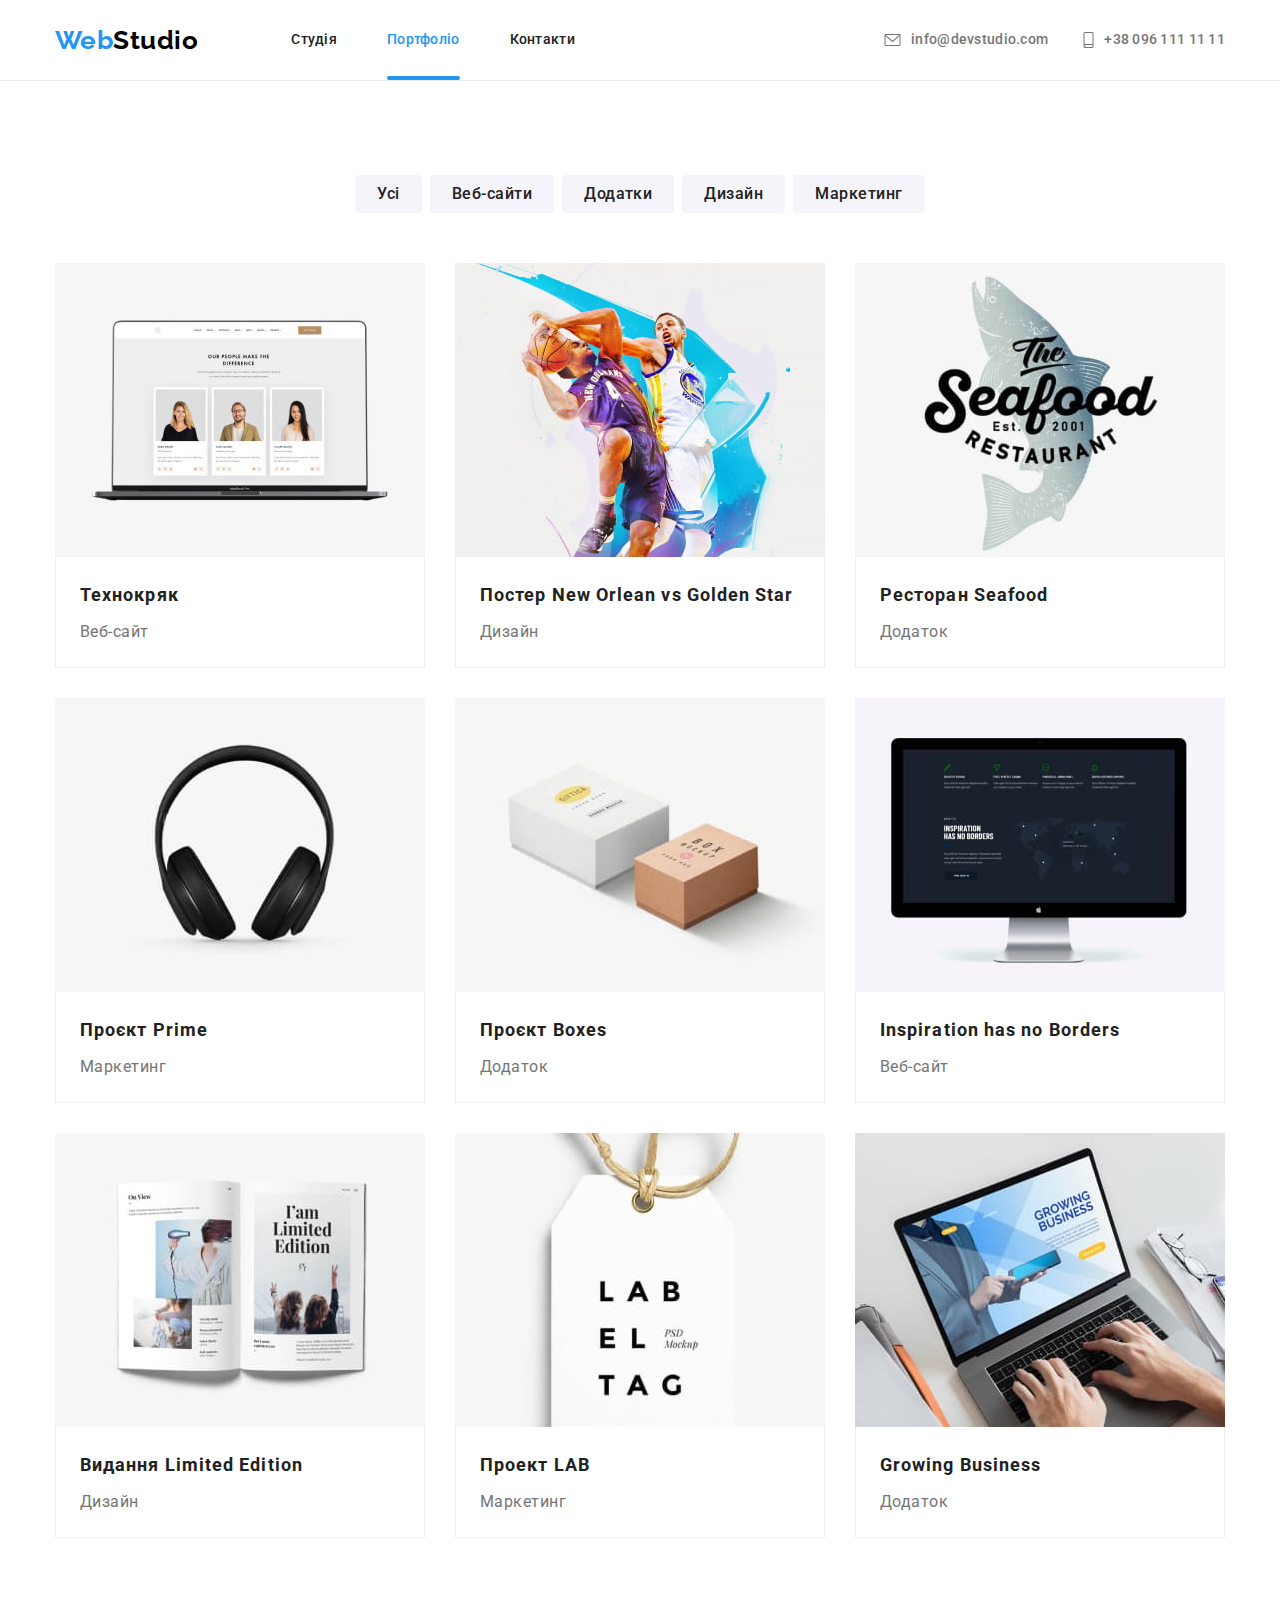
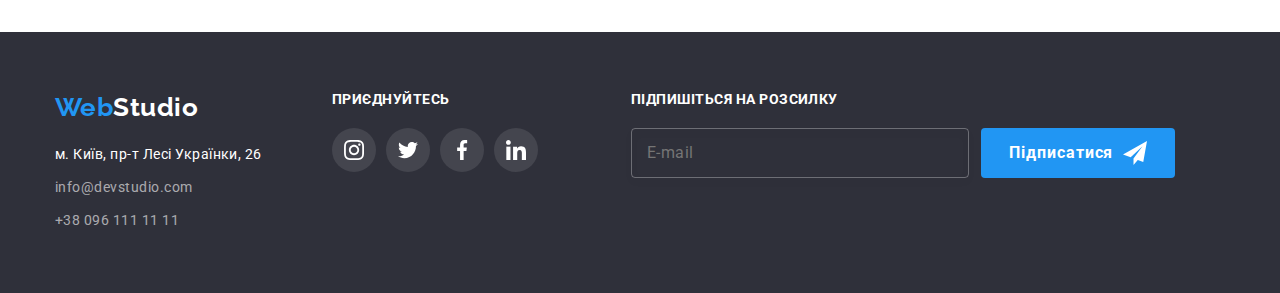
==== portfolio.html @ 857ebbba "Lets try" ====
<!DOCTYPE html>
<html lang="uk">
  <head>
    <meta charset="UTF-8" />
    <meta http-equiv="X-UA-Compatible" content="IE=edge" />
    <meta name="viewport" content="width=device-width, initial-scale=1.0" />
    <link
      href="https://fonts.googleapis.com/css2?family=Raleway:wght@700&family=Roboto:wght@400;500;700;900&display=swap"
      rel="stylesheet"
    />
    <link rel="stylesheet" href="./css/modern-normalize.css" />
    <link rel="stylesheet" href="./css/styles.css" />
    <title>Портфоліо</title>
  </head>

  <body class="page">
    <!-- Header -->
    <header class="page-header">
      <div class="first container">
        <nav class="nav">
          <a href="./index.html" class="logo link"> <span class="logo-blue">Web</span>Studio </a>
          <ul class="site-nav list">
            <li class="item"><a href="./index.html" class="link">Студія</a></li>
            <li class="item"><a href="./portfolio.html" class="link current">Портфоліо</a></li>
            <li class="item"><a href="" class="link">Контакти</a></li>
          </ul>
        </nav>
        <ul class="site-info list">
          <li class="item">
            <a href="mailto:info@devstudio.com" class="link">
              <svg class="mail" width="21" height="16">
                <use href="./images/symbol-defs.svg#icon-mail"></use>
              </svg>
              info@devstudio.com
            </a>
          </li>
          <li class="item">
            <a href="tel:+380961111111" class="link">
              <svg class="tel" width="21" height="16">
                <use href="./images/symbol-defs.svg#icon-tel"></use>
              </svg>
              +38 096 111 11 11
            </a>
          </li>
        </ul>
      </div>
    </header>

    <main>
      <section class="portfolio">
        <div class="container">
          <h1 class="hidden">Potfolio</h1>
          <ul class="f list">
            <li class="item"><button type="button" class="button filter">Усі</button></li>
            <li class="item"><button type="button" class="button filter">Веб-сайти</button></li>
            <li class="item"><button type="button" class="button filter">Додатки</button></li>
            <li class="item"><button type="button" class="button filter">Дизайн</button></li>
            <li class="item"><button type="button" class="button filter">Маркетинг</button></li>
          </ul>
          <ul class="project list">
            <li class="item">
              <a href="" class="link">
                <div class="thumb">
                  <img
                    src="./images/project1.jpg"
                    alt="Сторінка веб-сайту на сірому макбуці"
                    width="370"
                  />
                  <p class="text">
                    Ресурс пропонує комплексні пропозиції з різним рівнем функціоналу та сервісів.
                    Все це дозволить відвідувачу отримати вичерпні відомості про компанію чи
                    приватну особу.
                  </p>
                </div>
                <div class="border">
                  <h2 class="project-title">Технокряк</h2>
                  <p class="filter-name">Веб-сайт</p>
                </div>
              </a>
            </li>
            <li class="item">
              <a href="" class="link">
                <div class="thumb">
                  <img src="./images/project2.jpg" alt="Два баскетболіста" width="370" />
                  <p class="text">
                    Lorem, ipsum dolor sit amet consectetur adipisicing elit. Harum voluptate nobis
                    corrupti, possimus aliquid incidunt animi blanditiis quia necessitatibus, cum
                    assumenda suscipit id nemo illo laboriosam nostrum a, vel similique!
                  </p>
                </div>
                <div class="border">
                  <h2 class="project-title">Постер New Orlean vs Golden Star</h2>
                  <p class="filter-name">Дизайн</p>
                </div>
              </a>
            </li>
            <li class="item">
              <a href="" class="link">
                <div class="thumb">
                  <img src="./images/project3.jpg" alt="Напис на фоні риби" width="370" />
                  <p class="text">
                    Lorem ipsum dolor sit amet consectetur, adipisicing elit. Error itaque dolorum
                    numquam expedita quaerat, eaque, enim at harum unde praesentium saepe
                    voluptatum!
                  </p>
                </div>
                <div class="border">
                  <h2 class="project-title">Ресторан Seafood</h2>
                  <p class="filter-name">Додаток</p>
                </div>
              </a>
            </li>
            <li class="item">
              <a href="" class="link">
                <div class="thumb">
                  <img src="./images/project4.jpg" alt="Чорні навушники" width="370" />
                  <p class="text">
                    Lorem ipsum dolor sit amet consectetur adipisicing elit. Fuga praesentium vero,
                    eum assumenda perspiciatis quisquam et numquam eius eaque libero dolorem quae!
                  </p>
                </div>
                <div class="border">
                  <h2 class="project-title">Проєкт Prime</h2>
                  <p class="filter-name">Маркетинг</p>
                </div>
              </a>
            </li>
            <li class="item">
              <a href="" class="link">
                <div class="thumb">
                  <img src="./images/project5.jpg" alt="Біла та коричнева коробки" width="370" />
                  <p class="text">
                    Lorem ipsum dolor sit amet consectetur, adipisicing elit. Dolorum unde totam
                    deserunt optio repudiandae assumenda. Dicta earum, beatae pariatur reiciendis
                    tempora voluptates!
                  </p>
                </div>
                <div class="border">
                  <h2 class="project-title">Проєкт Boxes</h2>
                  <p class="filter-name">Додаток</p>
                </div>
              </a>
            </li>
            <li class="item">
              <a href="" class="link">
                <div class="thumb">
                  <img
                    src="./images/project6.jpg"
                    alt="Сторінка веб-сайту на чорному IMac"
                    width="370"
                  />
                  <p class="text">
                    Lorem ipsum dolor, sit amet consectetur adipisicing elit. Animi consectetur,
                    nostrum laborum, magnam excepturi fugit ratione provident, tempora harum modi
                    necessitatibus fugiat.
                  </p>
                </div>
                <div class="border">
                  <h2 class="project-title">Inspiration has no Borders</h2>
                  <p class="filter-name">Веб-сайт</p>
                </div>
              </a>
            </li>
            <li class="item">
              <a href="" class="link">
                <div class="thumb">
                  <img src="./images/project7.jpg" alt="Відкритий журнал" width="370" />
                  <p class="text">
                    Lorem ipsum dolor sit amet, consectetur adipisicing elit. Accusantium neque
                    ipsum eveniet ab odit aperiam esse nobis quo repellat. Aliquid, eveniet
                    reiciendis!
                  </p>
                </div>
                <div class="border">
                  <h2 class="project-title">Видання Limited Edition</h2>
                  <p class="filter-name">Дизайн</p>
                </div>
              </a>
            </li>
            <li class="item">
              <a href="" class="link">
                <div class="thumb">
                  <img src="./images/project8.jpg" alt="Бірка з написом" width="370" />
                  <p class="text">
                    Lorem ipsum dolor sit amet consectetur adipisicing elit. Ipsam nemo amet
                    dignissimos veritatis suscipit, alias labore illum ducimus voluptates iusto
                    cupiditate vitae.
                  </p>
                </div>
                <div class="border">
                  <h2 class="project-title">Проект LAB</h2>
                  <p class="filter-name">Маркетинг</p>
                </div>
              </a>
            </li>
            <li class="item">
              <a href="" class="link">
                <div class="thumb">
                  <img src="./images/project9.jpg" alt="Ноутбук з відкритим додатком" width="370" />
                  <p class="text">
                    Lorem ipsum dolor sit amet consectetur adipisicing elit. Nulla quaerat
                    accusantium quisquam natus voluptas, aliquid, quidem inventore incidunt numquam,
                    atque similique doloremque.
                  </p>
                </div>
                <div class="border">
                  <h2 class="project-title">Growing Business</h2>
                  <p class="filter-name">Додаток</p>
                </div>
              </a>
            </li>
          </ul>
        </div>
      </section>
    </main>

    <!-- Footer -->
    <footer class="footer">
      <div class="container">
        <div class="column">
          <div class="footer-logo-link">
            <a href="./index.html" class="footer-logo link">
              <span class="logo-blue">Web</span>Studio
            </a>
          </div>
          <address class="address">
            <ul class="address-info list">
              <li class="item">
                <a
                  href="https://goo.gl/maps/CPtrU1FHBa2aNyZL9"
                  target="_blank"
                  rel="noopener noreferrer nofollow"
                  class="link"
                  >м. Київ, пр-т Лесі Українки, 26</a
                >
              </li>
              <li class="item">
                <a href="mailto:info@devstudio.com" class="alfa link">info@devstudio.com</a>
              </li>
              <li class="item">
                <a href="tel:+380961111111" class="alfa link">+38 096 111 11 11</a>
              </li>
            </ul>
          </address>
        </div>
        <div class="column">
          <p class="footer-sn-links-title">Приєднуйтесь</p>
          <ul class="footer-social-networks list">
            <li class="item">
              <a href="" aria-label="Instagram">
                <svg class="sn-link">
                  <use href="./images/symbol-defs.svg#icon-instagram"></use>
                </svg>
              </a>
            </li>
            <li class="item">
              <a href="" aria-label="Twitter"
                ><svg class="sn-link"><use href="./images/symbol-defs.svg#icon-twitter"></use></svg
              ></a>
            </li>
            <li class="item">
              <a href="" aria-label="Facebook"
                ><svg class="sn-link"><use href="./images/symbol-defs.svg#icon-facebook"></use></svg
              ></a>
            </li>
            <li class="item">
              <a href="" aria-label="LinkedIn"
                ><svg class="sn-link"><use href="./images/symbol-defs.svg#icon-linkedin"></use></svg
              ></a>
            </li>
          </ul>
        </div>
        <div class="column">
          <p>Підпишіться на розсилку</p>

          <form class="footer-form">
            <input
              type="email"
              name="email"
              class="submit-input"
              id="email"
              placeholder=" "
            /><label for="email" class="submit-label">E-mail</label>
            <button type="submit" class="button submit">
              Підписатися
              <svg class="send" width="24" height="24">
                <use href="./images/icons.svg#icon-send"></use>
              </svg>
            </button>
          </form>
        </div>
      </div>
    </footer>
  </body>
</html>
---- css/styles.css ----
/* Белый фон - #F5F5F5 */
/* Темный фон - #2F303A */
/* Серый фон - #F5F4FA */

/* Вторичный текст  - #212121 */
/* Основной текст - #757575 */
/* Белый - #FFFFFF */
/* Акцент - #2196F3 */
/* Футер вторичный - rgba(255, 255, 255, 0.6) */
:root {
  --primary-text-color: #757575;
  --title-text-color: #212121;
  --white-text-color: #ffffff;
  --accent-text-color: #2196f3;
  --footer-text-color: rgba(255, 255, 255, 0.6);
  --bg-white-color: #ffffff;
  --bg-darc-color: #2f303a;
  --bg-grey-color: #f5f4fa;
  --client-color: #afb1b8;
}
h1,
h2,
h3,
h4,
h5,
h6,
ul,
p {
  margin: 0;
  padding: 0;
}
body {
  background-color: var(--bg-white-color);
  color: var(--primary-text-color);

  font-family: 'Roboto', sans-serif;
  letter-spacing: 0.03em;
}
.list {
  list-style: none;
  padding: 0;
  margin: 0;
}

/* LOGO */
.logo {
  margin-right: 93px;
}
.logo-blue {
  color: var(--accent-text-color);
}
.footer-logo-link {
  margin-bottom: 20px;
}
.logo,
.footer-logo {
  color: #000000;

  font-family: Raleway, sans-serif;
  font-weight: 700;
  font-size: 26px;
  line-height: 1.19;
}
.footer-logo {
  color: #ffffff;
}

/* Site nav */
.first {
  display: flex;
}
.page-header {
  border-bottom: solid 1px;
  border-color: #ececec;
}
.nav {
  display: flex;
  align-items: center;
  justify-content: space-between;
}

.site-nav .item + .item {
  margin-left: 50px;
}

.site-nav {
  display: flex;
}

.site-nav .link {
  display: block;
  padding: 32px 0;

  color: var(--title-text-color);

  font-weight: 500;
  font-size: 14px;
  line-height: 1.14;
  letter-spacing: 0.02em;

  transition: color 250ms cubic-bezier(0.4, 0, 0.2, 1);
}
.site-nav .link.current {
  color: var(--accent-text-color);
  position: relative;
}

.current::after {
  display: block;
  content: '';

  height: 4px;
  width: 100%;

  background-color: var(--accent-text-color);
  border-radius: 2px;

  position: absolute;
  left: 0;
  bottom: 0;
}

.site-nav .link:hover,
.site-nav .link:focus {
  color: var(--accent-text-color);
}

.site-info {
  display: flex;
  margin-left: auto;
}

.site-info .link {
  display: flex;
  align-items: flex-start;
  padding: 32px 0;
  color: var(--primary-text-color);
  transition: color 250ms cubic-bezier(0.4, 0, 0.2, 1);

  font-weight: 500;
  font-size: 14px;
  line-height: 1.14;
  letter-spacing: 0.02em;
}

.site-info .item + .item {
  margin-left: 30px;
}
.mail {
  fill: currentColor;
  margin-right: 8px;
}

.tel {
  fill: currentColor;
  margin-right: 5px;
}

.site-info > .item {
  display: flex;
  align-items: center;
  padding: 32px, 0;
}

.site-info a:hover,
.site-info a:focus {
  color: var(--accent-text-color);
}
.link {
  text-decoration: none;
}
/* HERO */
.hero {
  background-color: var(--bg-darc-color);
  text-align: center;
  padding-top: 200px;
  padding-bottom: 200px;
  max-width: 1600px;

  height: 600px;
  margin-left: auto;
  margin-right: auto;
  background-image: linear-gradient(to left, rgba(47, 48, 58, 0.4), rgba(47, 48, 58, 0.4)),
    url(../images/hero.jpg);
  background-repeat: no-repeat;
  background-position: center;
}

.hero-text {
  width: 696px;

  margin-bottom: 30px;

  color: var(--white-text-color);
  text-align: center;
  font-family: 'Roboto';
  font-style: normal;
  font-weight: 900;
  font-size: 44px;
  line-height: 1.36;

  margin: 0px auto 30px;
  letter-spacing: 0.06em;
  text-transform: uppercase;
}

/* MODAL */

.backdrop {
  position: fixed;
  top: 0;
  left: 0;
  width: 100%;
  height: 100%;
  background-color: rgba(0, 0, 0, 0.2);
  z-index: 1;
  opacity: 1;

  transition: opacity 250ms cubic-bezier(0.4, 0, 0.2, 1);
}

.backdrop.is-hidden {
  opacity: 0;
  pointer-events: none;
}

.modal {
  position: absolute;

  width: 528px;
  height: 581px;

  top: 50%;
  left: 50%;
  transform: translate(-50%, -50%);
  background-color: var(--bg-white-color);

  box-shadow: 0px 1px 3px rgba(0, 0, 0, 0.12), 0px 1px 1px rgba(0, 0, 0, 0.14),
    0px 2px 1px rgba(0, 0, 0, 0.2);
  border-radius: 4px;

  padding: 40px;
}

.close-button {
  display: flex;
  justify-content: center;
  align-items: center;

  position: absolute;
  top: 8px;
  right: 8px;

  cursor: pointer;

  height: 30px;
  width: 30px;

  background-color: var(--bg-white-color);

  border: 1px solid rgba(0, 0, 0, 0.1);

  border-radius: 50%;
}

.cross {
  fill: #000000;
}

.modal-title {
  font-weight: 700;
  font-size: 20px;
  line-height: 1.15;
  text-align: center;
  color: var(--title-text-color);

  margin-bottom: 12px;
}

.form-field {
  position: relative;
  width: 100%;
  display: block;
  flex-direction: column;
  font-weight: 400;
  font-size: 12px;
  line-height: 1.16;

  letter-spacing: 0.01em;

  margin-bottom: 10px;
}

.form-input {
  width: 100%;
  height: 40px;
  border: 1px solid rgba(33, 33, 33, 0.2);
  border-radius: 4px;

  padding: 12px 16px;
  padding-left: 42px;
  margin-top: 4px;
}

.form-field .icon {
  display: inline-block;
  position: absolute;
  top: calc((100%-18px) / 2);
  left: 12px;
  width: 18px;
  height: 18px;

  transition: fill 250ms cubic-bezier(0.4, 0, 0.2, 1);
}

.form-field:focus-within .icon {
  fill: var(--accent-text-color);
}

.form-input:focus {
  outline: 0;
  border-color: var(--accent-text-color);
}

.comment textarea {
  display: block;
  border: 1px solid rgba(33, 33, 33, 0.2);
  border-radius: 4px;
  height: 120px;
  resize: none;
  padding: 12px 16px;
}
.comment {
  font-weight: 400;
  font-size: 12px;
  line-height: 1.16;

  letter-spacing: 0.01em;

  margin-bottom: 20px;
}

.comment textarea::placeholder {
  font-weight: 400;
  font-size: 12px;
  line-height: 1.16;
  letter-spacing: 0.01em;

  color: rgba(117, 117, 117, 0.5);
}

.term {
  color: var(--accent-text-color);
}

.checkbox {
  display: flex;
  justify-content: center;
  text-align: center;

  align-items: center;

  margin-bottom: 30px;
}

.check-label {
  position: relative;
  font-weight: 400;
  font-size: 14px;
  line-height: 1.7;

  letter-spacing: 0.03em;
}
.check-label .box {
  position: absolute;
  left: 0;
  top: 0;
  width: 16px;
  height: 15px;
  border: solid 2px var(--title-text-color);
  border-radius: 2px;
  transform: translateY(25%) translateX(-24px);
  transition: background-color 250ms cubic-bezier(0.4, 0, 0.2, 1);
}

.check:checked ~ .box {
  background-color: var(--accent-text-color);
  background-image: url(../images/icon\ check.svg);
  border-color: transparent;
  background-origin: content-box;
  background-size: contain;
}

.check {
  position: absolute;
  width: 1px;
  height: 1px;
  margin: -1px;
  border: 0;
  padding: 0;
  clip: rect(0 0 0 0);
  overflow: hidden;
}

.center-button {
  display: flex;
  justify-content: center;
}

.modal-button.button {
  display: block;
  margin: 0 auto;
  padding: 10px 52px;
  transition: box-shadow 250ms cubic-bezier(0.4, 0, 0.2, 1);
}

.center-button .button:focus,
.center-button .button:hover {
  box-shadow: 0px 4px 4px rgba(0, 0, 0, 0.15);
}

/* Sections */
.section {
  padding-top: 94px;
  padding-bottom: 94px;
  margin: 0;
}
.section-title {
  color: var(--title-text-color);

  font-weight: 700;
  font-size: 36px;
  line-height: 1.17;
  text-align: center;
  margin: 0 0 50px;
}

.features.list {
  display: flex;
}

.features .icon-thumb {
  width: 270px;
  height: 120px;

  display: flex;
  justify-content: center;
  align-items: center;

  background-color: var(--bg-grey-color);
  border-radius: 4px;
  margin-bottom: 30px;
}

.no-pudding-buttom {
  padding-bottom: 0;
}

.features.list .item:not(:last-child) {
  margin-right: 30px;
}

.features .title {
  margin-top: 0;
  margin-bottom: 10px;

  color: var(--title-text-color);

  font-weight: 700;
  font-size: 14px;
  line-height: 1.14;
  text-transform: uppercase;
}
.area {
  display: flex;
}

.area .item:not(:last-child) {
  margin-right: 30px;
}

.area .img-thumb {
  position: relative;
}
.area .text {
  display: flex;
  align-items: center;
  justify-content: center;
  position: absolute;
  bottom: 0;

  height: 70px;
  width: 100%;

  background: rgba(47, 48, 58, 0.8);
  color: var(--bg-white-color);

  font-weight: 500;
  font-size: 14px;
  line-height: 1.14;
  text-transform: uppercase;
}

/* TEAM */
.team {
  display: flex;
}

.team > .item {
  width: 270px;

  border: 0px solid transparent;
  box-shadow: 0px 1px 3px rgba(0, 0, 0, 0.12), 0px 1px 1px rgba(0, 0, 0, 0.14),
    0px 2px 1px rgba(0, 0, 0, 0.2);
  border-radius: 0px 0px 4px 4px;

  background-color: var(--bg-white-color);
}

.team > .item:not(:first-child) {
  margin-left: 30px;
}

.section-team {
  padding: 94px 0 94px;
  background-color: var(--bg-grey-color);
}
.name {
  margin: 0 0 10px;
  padding-top: 30px;

  color: var(--title-text-color);
  font-weight: 500;
  font-size: 16px;
  line-height: 1.19;
  text-align: center;
}
.post {
  font-size: 16px;
  line-height: 1.19;

  margin: 0;
  margin-bottom: 16px;

  text-align: center;
}

.social-networks {
  justify-content: space-between;
  display: flex;
  padding-bottom: 30px;
  padding-left: 32px;
  padding-right: 32px;
}

.social-networks a:hover,
.social-networks a:focus {
  background-color: var(--accent-text-color);
}

.social-networks a:hover .sn-link,
.social-networks a:focus .sn-link {
  fill: var(--bg-white-color);
}

.sn-link {
  fill: #afb1b8;

  width: 20px;
  height: 20px;

  transition: fill 250ms cubic-bezier(0.4, 0, 0.2, 1);
}

.social-networks .item a {
  display: flex;

  justify-content: center;
  align-items: center;
  border-radius: 50%;

  border: 0;
  margin: 0;
  width: 44px;
  height: 44px;

  transition: background-color 250ms cubic-bezier(0.4, 0, 0.2, 1);
}

/* CLIENTS */
.client,
.clients {
  color: var(--client-color);
  display: block;

  transition: color 250ms cubic-bezier(0.4, 0, 0.2, 1);
}

.clients .item + .item {
  margin-left: 30px;
}
.clients a:hover,
.clients a:focus {
  color: var(--accent-text-color);
}

.clients {
  display: flex;
}

.clients .item a {
  display: flex;

  align-items: center;
  width: 170px;
  height: 92px;
  border: 1px solid currentColor;
  border-radius: 4px;

  justify-content: center;
}

.clients .item .icon {
  fill: currentColor;
}

.no-pudding-buttom {
  padding-bottom: 0;
}

/* PORTFOLIO */
.portfolio {
  padding-top: 94px;
  padding-bottom: 94px;
}
.project {
  display: flex;
  flex-wrap: wrap;
  gap: 30px;
}

.project .item .link {
  display: block;

  transition: box-shadow 250ms cubic-bezier(0.4, 0, 0.2, 1);
}
.project .item .link:hover,
.project .item .link:focus {
  box-shadow: 0px 4px 4px rgba(0, 0, 0, 0.25);
}

.project .thumb {
  position: relative;
  overflow: hidden;
}

.project .item .link:hover .text {
  transform: translateY(0);
}

.project .text {
  position: absolute;

  display: flex;

  align-items: center;
  padding: 0 24px;

  width: 100%;
  height: 100%;
  bottom: 0;

  background: rgba(33, 150, 243, 0.9);
  font-weight: 400;
  font-size: 18px;
  line-height: 1.5;
  color: var(--bg-white-color);

  transform: translateY(101%);

  transition: transform 250ms cubic-bezier(0.4, 0, 0.2, 1);
}

.border {
  padding: 20px 24px;
  border-left: 1px solid #eeeeee;
  border-bottom: 1px solid #eeeeee;
  border-right: 1px solid #eeeeee;
  box-sizing: border-box;
}
.project-title {
  color: var(--title-text-color);
  font-weight: 700;
  font-size: 18px;
  line-height: 2;
  letter-spacing: 0.06em;
  margin-bottom: 4px;
}
.filter-name {
  color: var(--primary-text-color);
  font-weight: 400;
  font-size: 16px;
  line-height: 1.88;
}
/* Button */
.button {
  display: inline-block;
  color: var(--white-text-color);
  background-color: var(--accent-text-color);
  cursor: pointer;
  padding: 10px 32px;

  align-items: center;

  border-radius: 4px;
  border-color: transparent;

  font-weight: 700;
  font-size: 16px;
  line-height: 1.88;
  letter-spacing: 0.06em;
}
/* FILTER */

.f {
  display: flex;
  justify-content: center;
}

.f .item:not(:last-child) {
  margin-right: 8px;
}

.f.list {
  margin-bottom: 50px;
}
.filter {
  color: var(--title-text-color);
  background-color: var(--bg-grey-color);
  font-weight: 500;
  padding: 6px 22px;
  line-height: 1.62;
  letter-spacing: 0.03em;
  font-family: inherit;
  border: transparent;

  transition: box-shadow 250ms cubic-bezier(0.4, 0, 0.2, 1),
    background-color 250ms cubic-bezier(0.4, 0, 0.2, 1), color 250ms cubic-bezier(0.4, 0, 0.2, 1);
}
.filter:hover,
.filter:focus {
  color: var(--white-text-color);
  background-color: var(--accent-text-color);
  box-shadow: 0px 4px 4px rgba(0, 0, 0, 0.15);
}
/* Footer */
.footer {
  background-color: var(--bg-darc-color);
  padding: 60px 0;
}

.address .link,
.adress-link {
  color: var(--white-text-color);
  font-style: normal;

  font-weight: 400;
  font-size: 14px;
  line-height: 1.71;

  transition: color 250ms cubic-bezier(0.4, 0, 0.2, 1);
}

.address-info .item:not(:last-child) {
  margin-bottom: 9px;
}
.footer p {
  font-weight: 700;
  font-size: 14px;
  line-height: 1.14;

  text-transform: uppercase;

  color: var(--bg-white-color);

  margin-bottom: 20px;
}

.footer-social-networks {
  display: flex;
}

.footer-social-networks .item a {
  width: 44px;
  height: 44px;

  display: flex;
  justify-content: center;
  align-items: center;
  background-color: rgba(255, 255, 255, 0.1);
  border-radius: 50%;
  transition: background-color 250ms cubic-bezier(0.4, 0, 0.2, 1);
}

.footer-social-networks a:hover,
.footer-social-networks a:focus {
  background-color: var(--accent-text-color);
}

.footer-social-networks .item + .item {
  margin-left: 10px;
}
.footer-social-networks .sn-link {
  fill: var(--bg-white-color);
  display: block;
  width: 20px;
  height: 20px;
}

.footer .container {
  display: flex;
}
.column:nth-child(2) {
  margin-left: 70px;
}

.column:nth-child(3) {
  margin-left: 93px;
}

.text,
.adress {
  font-size: 14px;
  line-height: 1.71;
  margin: 0;
}

.link.alfa {
  color: var(--footer-text-color);
}

.address .link:hover,
.address .link:focus {
  color: var(--accent-text-color);
}

.footer-form {
  position: relative;
  display: flex;
  align-items: center;
}
.submit-label {
  position: absolute;
  top: 50%;
  left: 16px;
  transform: translateY(-50%);
  transition: transform 250ms cubic-bezier(0.4, 0, 0.2, 1), color 250ms cubic-bezier(0.4, 0, 0.2, 1);
}
.submit-input {
  display: inline-block;
  width: 338px;
  height: 50px;

  background-color: inherit;

  border: 1px solid rgba(255, 255, 255, 0.3);
  filter: drop-shadow(0px 4px 4px rgba(0, 0, 0, 0.15));
  border-radius: 4px;
  padding-left: 16px;
  color: var(--bg-white-color);

  transition: border-color 250ms cubic-bezier(0.4, 0, 0.2, 1);
}

.submit-input:focus {
  outline: 0;
  border-color: var(--accent-text-color);
}
.submit-input:focus + .submit-label,
.submit-input:not(:placeholder-shown) + .submit-label {
  transform: translateX(-75px) translateY(-50%);
  color: var(--accent-text-color);
  font-weight: 700;
}

.button.submit {
  padding: 10px 28px;
  border: 0px;
  display: flex;
  margin-left: 12px;
  align-items: center;
}

.send {
  fill: currentColor;
  margin-left: 10px;
}

.container {
  width: 1200px;
  padding: 0 15px;
  margin: 0 auto;
}

.hidden {
  content-visibility: hidden;
  margin: 0;
}
img {
  display: block;
  min-width: 100%;
  height: auto;
}
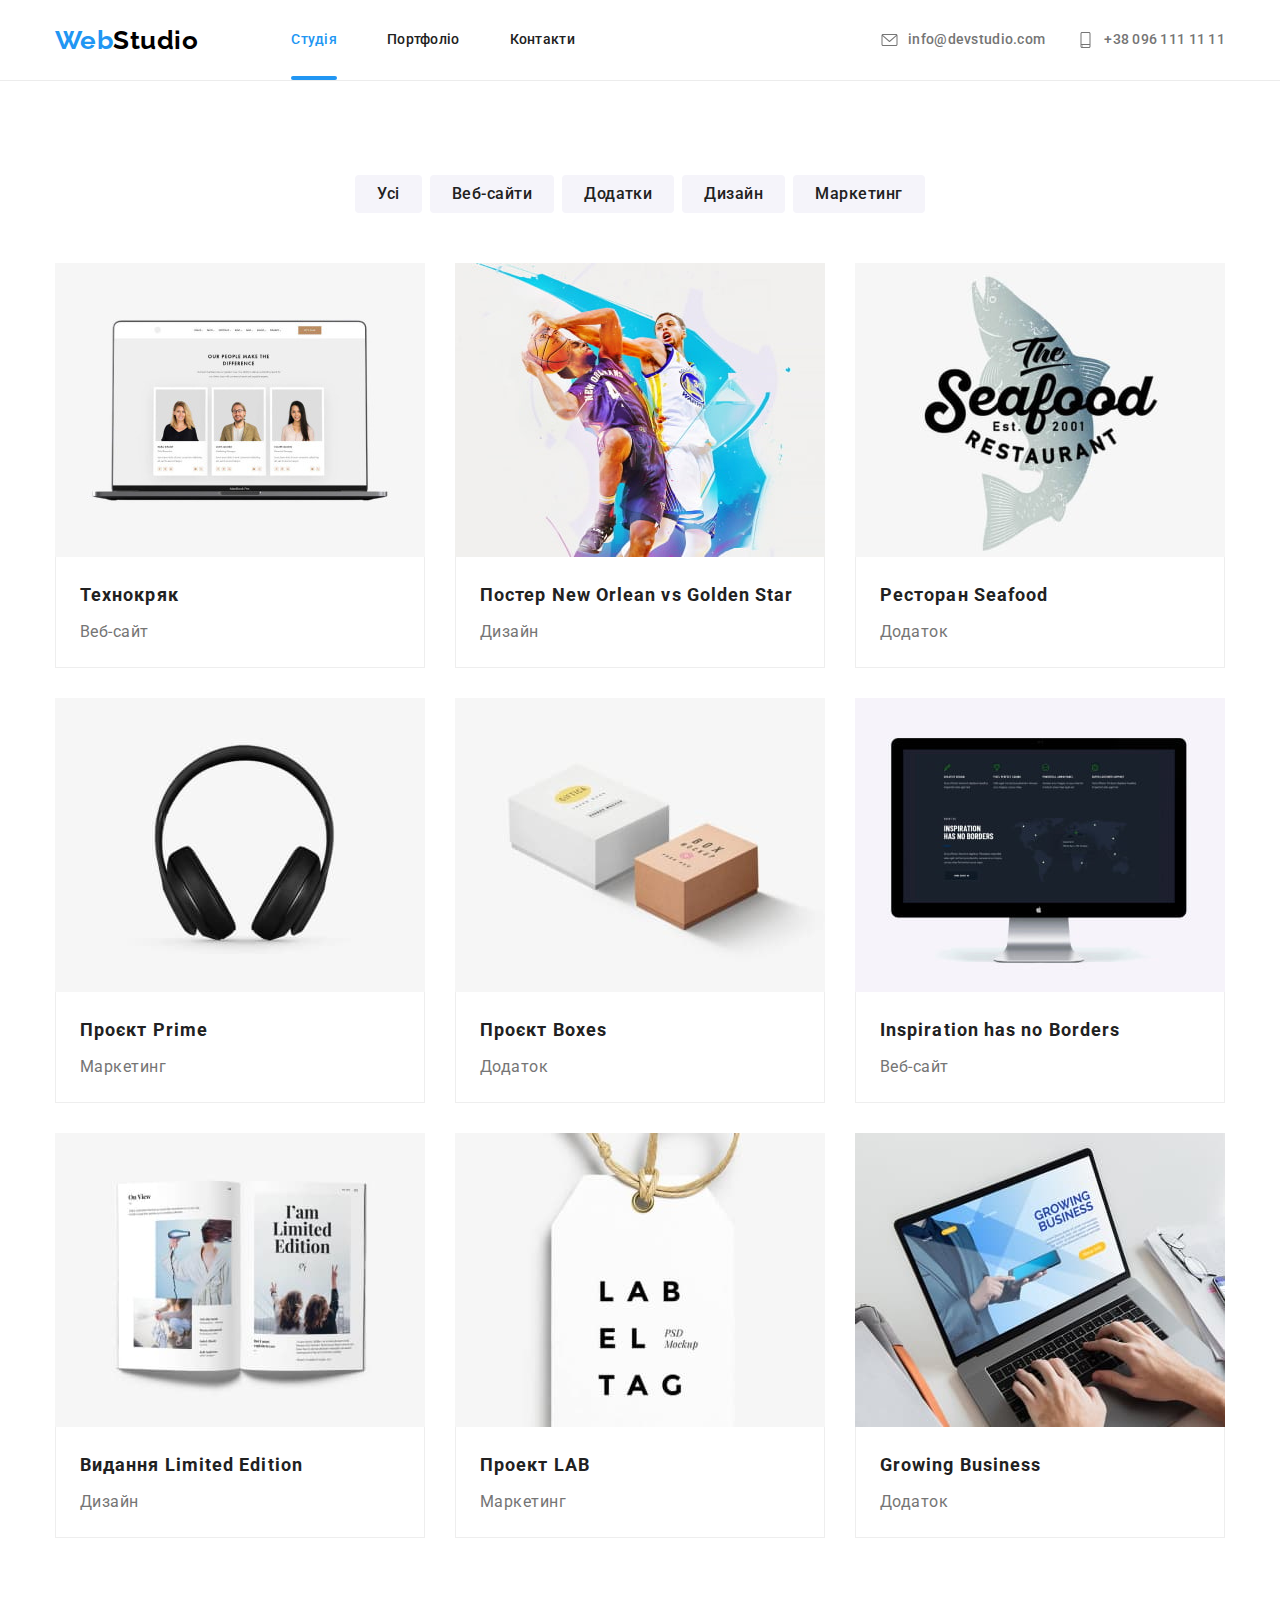
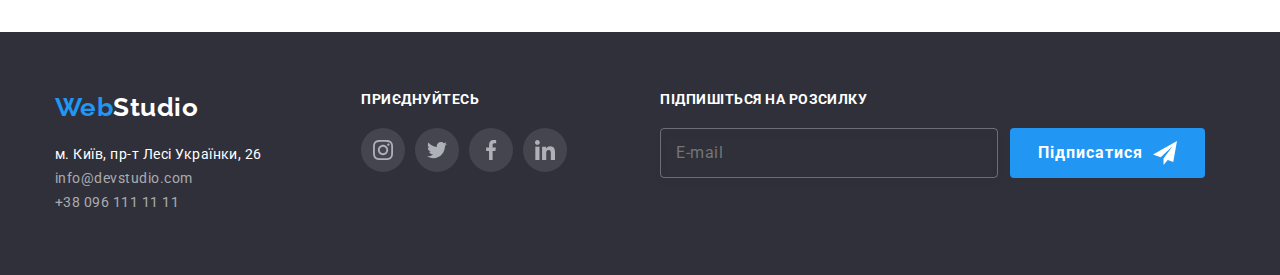
==== commit f971006d: "BEM - Done" ====
--- a/portfolio.html
+++ b/portfolio.html
@@ -16,31 +16,35 @@
   <body class="page">
     <!-- Header -->
     <header class="page-header">
-      <div class="first container">
+      <div class="page-header__container container">
         <nav class="nav">
-          <a href="./index.html" class="logo link"> <span class="logo-blue">Web</span>Studio </a>
-          <ul class="site-nav list">
-            <li class="item"><a href="./index.html" class="link">Студія</a></li>
-            <li class="item"><a href="./portfolio.html" class="link current">Портфоліо</a></li>
-            <li class="item"><a href="" class="link">Контакти</a></li>
+          <a href="./index.html" class="logo link"> <span class="logo--blue">Web</span>Studio </a>
+          <ul class="nav__list list">
+            <li class="nav__item">
+              <a href="./index.html" class="link nav__link nav__link--current">Студія</a>
+            </li>
+            <li class="nav__item">
+              <a href="./portfolio.html" class="link nav__link">Портфоліо</a>
+            </li>
+            <li class="nav__item"><a href="" class="link nav__link">Контакти</a></li>
           </ul>
         </nav>
-        <ul class="site-info list">
-          <li class="item">
-            <a href="mailto:info@devstudio.com" class="link">
-              <svg class="mail" width="21" height="16">
+        <ul class="contact list">
+          <li class="contact__item">
+            <a href="mailto:info@devstudio.com" class="contact__link link"
+              ><svg class="contact__img" width="21" height="16">
                 <use href="./images/symbol-defs.svg#icon-mail"></use>
               </svg>
-              info@devstudio.com
-            </a>
+              info@devstudio.com</a
+            >
           </li>
-          <li class="item">
-            <a href="tel:+380961111111" class="link">
-              <svg class="tel" width="21" height="16">
+          <li class="contact__item">
+            <a href="tel:+380961111111" class="contact__link link"
+              ><svg class="contact__img" width="21" height="16">
                 <use href="./images/symbol-defs.svg#icon-tel"></use>
               </svg>
-              +38 096 111 11 11
-            </a>
+              +38 096 111 11 11</a
+            >
           </li>
         </ul>
       </div>
@@ -50,162 +54,172 @@
       <section class="portfolio">
         <div class="container">
           <h1 class="hidden">Potfolio</h1>
-          <ul class="f list">
-            <li class="item"><button type="button" class="button filter">Усі</button></li>
-            <li class="item"><button type="button" class="button filter">Веб-сайти</button></li>
-            <li class="item"><button type="button" class="button filter">Додатки</button></li>
-            <li class="item"><button type="button" class="button filter">Дизайн</button></li>
-            <li class="item"><button type="button" class="button filter">Маркетинг</button></li>
+          <ul class="filter list">
+            <li class="filter__item">
+              <button type="button" class="button filter__button">Усі</button>
+            </li>
+            <li class="filter__item">
+              <button type="button" class="button filter__button">Веб-сайти</button>
+            </li>
+            <li class="filter__item">
+              <button type="button" class="button filter__button">Додатки</button>
+            </li>
+            <li class="filter__item">
+              <button type="button" class="button filter__button">Дизайн</button>
+            </li>
+            <li class="filter__item">
+              <button type="button" class="button filter__button">Маркетинг</button>
+            </li>
           </ul>
           <ul class="project list">
-            <li class="item">
-              <a href="" class="link">
-                <div class="thumb">
+            <li class="project__item">
+              <a href="" class="project__link link">
+                <div class="project__thumb">
                   <img
                     src="./images/project1.jpg"
                     alt="Сторінка веб-сайту на сірому макбуці"
                     width="370"
                   />
-                  <p class="text">
+                  <p class="project__text">
                     Ресурс пропонує комплексні пропозиції з різним рівнем функціоналу та сервісів.
                     Все це дозволить відвідувачу отримати вичерпні відомості про компанію чи
                     приватну особу.
                   </p>
                 </div>
-                <div class="border">
-                  <h2 class="project-title">Технокряк</h2>
-                  <p class="filter-name">Веб-сайт</p>
-                </div>
-              </a>
-            </li>
-            <li class="item">
-              <a href="" class="link">
-                <div class="thumb">
+                <div class="project__border">
+                  <h2 class="project__title">Технокряк</h2>
+                  <p class="project__filter-name">Веб-сайт</p>
+                </div>
+              </a>
+            </li>
+            <li class="project__item">
+              <a href="" class="project__link link">
+                <div class="project__thumb">
                   <img src="./images/project2.jpg" alt="Два баскетболіста" width="370" />
-                  <p class="text">
+                  <p class="project__text">
                     Lorem, ipsum dolor sit amet consectetur adipisicing elit. Harum voluptate nobis
                     corrupti, possimus aliquid incidunt animi blanditiis quia necessitatibus, cum
                     assumenda suscipit id nemo illo laboriosam nostrum a, vel similique!
                   </p>
                 </div>
-                <div class="border">
-                  <h2 class="project-title">Постер New Orlean vs Golden Star</h2>
-                  <p class="filter-name">Дизайн</p>
-                </div>
-              </a>
-            </li>
-            <li class="item">
-              <a href="" class="link">
-                <div class="thumb">
+                <div class="project__border">
+                  <h2 class="project__title">Постер New Orlean vs Golden Star</h2>
+                  <p class="project__filter-name">Дизайн</p>
+                </div>
+              </a>
+            </li>
+            <li class="project__item">
+              <a href="" class="project__link link">
+                <div class="project__thumb">
                   <img src="./images/project3.jpg" alt="Напис на фоні риби" width="370" />
-                  <p class="text">
+                  <p class="project__text">
                     Lorem ipsum dolor sit amet consectetur, adipisicing elit. Error itaque dolorum
                     numquam expedita quaerat, eaque, enim at harum unde praesentium saepe
                     voluptatum!
                   </p>
                 </div>
-                <div class="border">
-                  <h2 class="project-title">Ресторан Seafood</h2>
-                  <p class="filter-name">Додаток</p>
-                </div>
-              </a>
-            </li>
-            <li class="item">
-              <a href="" class="link">
-                <div class="thumb">
+                <div class="project__border">
+                  <h2 class="project__title">Ресторан Seafood</h2>
+                  <p class="project__filter-name">Додаток</p>
+                </div>
+              </a>
+            </li>
+            <li class="project__item">
+              <a href="" class="project__link link">
+                <div class="project__thumb">
                   <img src="./images/project4.jpg" alt="Чорні навушники" width="370" />
-                  <p class="text">
+                  <p class="project__text">
                     Lorem ipsum dolor sit amet consectetur adipisicing elit. Fuga praesentium vero,
                     eum assumenda perspiciatis quisquam et numquam eius eaque libero dolorem quae!
                   </p>
                 </div>
-                <div class="border">
-                  <h2 class="project-title">Проєкт Prime</h2>
-                  <p class="filter-name">Маркетинг</p>
-                </div>
-              </a>
-            </li>
-            <li class="item">
-              <a href="" class="link">
-                <div class="thumb">
+                <div class="project__border">
+                  <h2 class="project__title">Проєкт Prime</h2>
+                  <p class="project__filter-name">Маркетинг</p>
+                </div>
+              </a>
+            </li>
+            <li class="project__item">
+              <a href="" class="project__link link">
+                <div class="project__thumb">
                   <img src="./images/project5.jpg" alt="Біла та коричнева коробки" width="370" />
-                  <p class="text">
+                  <p class="project__text">
                     Lorem ipsum dolor sit amet consectetur, adipisicing elit. Dolorum unde totam
                     deserunt optio repudiandae assumenda. Dicta earum, beatae pariatur reiciendis
                     tempora voluptates!
                   </p>
                 </div>
-                <div class="border">
-                  <h2 class="project-title">Проєкт Boxes</h2>
-                  <p class="filter-name">Додаток</p>
-                </div>
-              </a>
-            </li>
-            <li class="item">
-              <a href="" class="link">
-                <div class="thumb">
+                <div class="project__border">
+                  <h2 class="project__title">Проєкт Boxes</h2>
+                  <p class="project__filter-name">Додаток</p>
+                </div>
+              </a>
+            </li>
+            <li class="project__item">
+              <a href="" class="project__link link">
+                <div class="project__thumb">
                   <img
                     src="./images/project6.jpg"
                     alt="Сторінка веб-сайту на чорному IMac"
                     width="370"
                   />
-                  <p class="text">
+                  <p class="project__text">
                     Lorem ipsum dolor, sit amet consectetur adipisicing elit. Animi consectetur,
                     nostrum laborum, magnam excepturi fugit ratione provident, tempora harum modi
                     necessitatibus fugiat.
                   </p>
                 </div>
-                <div class="border">
-                  <h2 class="project-title">Inspiration has no Borders</h2>
-                  <p class="filter-name">Веб-сайт</p>
-                </div>
-              </a>
-            </li>
-            <li class="item">
-              <a href="" class="link">
-                <div class="thumb">
+                <div class="project__border">
+                  <h2 class="project__title">Inspiration has no Borders</h2>
+                  <p class="project__filter-name">Веб-сайт</p>
+                </div>
+              </a>
+            </li>
+            <li class="project__item">
+              <a href="" class="project__link link">
+                <div class="project__thumb">
                   <img src="./images/project7.jpg" alt="Відкритий журнал" width="370" />
-                  <p class="text">
+                  <p class="project__text">
                     Lorem ipsum dolor sit amet, consectetur adipisicing elit. Accusantium neque
                     ipsum eveniet ab odit aperiam esse nobis quo repellat. Aliquid, eveniet
                     reiciendis!
                   </p>
                 </div>
-                <div class="border">
-                  <h2 class="project-title">Видання Limited Edition</h2>
-                  <p class="filter-name">Дизайн</p>
-                </div>
-              </a>
-            </li>
-            <li class="item">
-              <a href="" class="link">
-                <div class="thumb">
+                <div class="project__border">
+                  <h2 class="project__title">Видання Limited Edition</h2>
+                  <p class="project__filter-name">Дизайн</p>
+                </div>
+              </a>
+            </li>
+            <li class="project__item">
+              <a href="" class="project__link link">
+                <div class="project__thumb">
                   <img src="./images/project8.jpg" alt="Бірка з написом" width="370" />
-                  <p class="text">
+                  <p class="project__text">
                     Lorem ipsum dolor sit amet consectetur adipisicing elit. Ipsam nemo amet
                     dignissimos veritatis suscipit, alias labore illum ducimus voluptates iusto
                     cupiditate vitae.
                   </p>
                 </div>
-                <div class="border">
-                  <h2 class="project-title">Проект LAB</h2>
-                  <p class="filter-name">Маркетинг</p>
-                </div>
-              </a>
-            </li>
-            <li class="item">
-              <a href="" class="link">
-                <div class="thumb">
+                <div class="project__border">
+                  <h2 class="project__title">Проект LAB</h2>
+                  <p class="project__filter-name">Маркетинг</p>
+                </div>
+              </a>
+            </li>
+            <li class="project__item">
+              <a href="" class="project__link link">
+                <div class="project__thumb">
                   <img src="./images/project9.jpg" alt="Ноутбук з відкритим додатком" width="370" />
-                  <p class="text">
+                  <p class="project__text">
                     Lorem ipsum dolor sit amet consectetur adipisicing elit. Nulla quaerat
                     accusantium quisquam natus voluptas, aliquid, quidem inventore incidunt numquam,
                     atque similique doloremque.
                   </p>
                 </div>
-                <div class="border">
-                  <h2 class="project-title">Growing Business</h2>
-                  <p class="filter-name">Додаток</p>
+                <div class="project__border">
+                  <h2 class="project__title">Growing Business</h2>
+                  <p class="project__filter-name">Додаток</p>
                 </div>
               </a>
             </li>
@@ -216,74 +230,93 @@
 
     <!-- Footer -->
     <footer class="footer">
-      <div class="container">
+      <div class="container footer__container">
         <div class="column">
-          <div class="footer-logo-link">
-            <a href="./index.html" class="footer-logo link">
-              <span class="logo-blue">Web</span>Studio
-            </a>
-          </div>
+          <a href="./index.html" class="logo footer__logo link">
+            <span class="logo--blue">Web</span>Studio
+          </a>
+
           <address class="address">
-            <ul class="address-info list">
-              <li class="item">
+            <ul class="address__list list">
+              <li class="address__item">
                 <a
                   href="https://goo.gl/maps/CPtrU1FHBa2aNyZL9"
                   target="_blank"
                   rel="noopener noreferrer nofollow"
-                  class="link"
+                  class="address__link link"
                   >м. Київ, пр-т Лесі Українки, 26</a
                 >
               </li>
-              <li class="item">
-                <a href="mailto:info@devstudio.com" class="alfa link">info@devstudio.com</a>
+              <li class="address__item">
+                <a href="mailto:info@devstudio.com" class="address__link address__link--alfa link"
+                  >info@devstudio.com</a
+                >
               </li>
-              <li class="item">
-                <a href="tel:+380961111111" class="alfa link">+38 096 111 11 11</a>
+              <li class="address__item">
+                <a href="tel:+380961111111" class="address__link address__link--alfa link"
+                  >+38 096 111 11 11</a
+                >
               </li>
             </ul>
           </address>
         </div>
         <div class="column">
-          <p class="footer-sn-links-title">Приєднуйтесь</p>
-          <ul class="footer-social-networks list">
-            <li class="item">
-              <a href="" aria-label="Instagram">
-                <svg class="sn-link">
+          <p class="colum__text">Приєднуйтесь</p>
+          <ul class="social-networks social-networks--footer list">
+            <li class="social-networks__item">
+              <a
+                href=""
+                aria-label="Instagram"
+                class="social-networks__link social-networks__link--footer"
+              >
+                <svg class="social-networks__img">
                   <use href="./images/symbol-defs.svg#icon-instagram"></use>
                 </svg>
               </a>
             </li>
-            <li class="item">
-              <a href="" aria-label="Twitter"
-                ><svg class="sn-link"><use href="./images/symbol-defs.svg#icon-twitter"></use></svg
+            <li class="social-networks__item">
+              <a
+                href=""
+                aria-label="Twitter"
+                class="social-networks__link social-networks__link--footer"
+                ><svg class="social-networks__img">
+                  <use href="./images/symbol-defs.svg#icon-twitter"></use></svg
               ></a>
             </li>
-            <li class="item">
-              <a href="" aria-label="Facebook"
-                ><svg class="sn-link"><use href="./images/symbol-defs.svg#icon-facebook"></use></svg
+            <li class="social-networks__item">
+              <a
+                href=""
+                aria-label="Facebook"
+                class="social-networks__link social-networks__link--footer social-networks__link--footer"
+                ><svg class="social-networks__img">
+                  <use href="./images/symbol-defs.svg#icon-facebook"></use></svg
               ></a>
             </li>
-            <li class="item">
-              <a href="" aria-label="LinkedIn"
-                ><svg class="sn-link"><use href="./images/symbol-defs.svg#icon-linkedin"></use></svg
+            <li class="social-networks__item">
+              <a
+                href=""
+                aria-label="LinkedIn"
+                class="social-networks__link social-networks__link--footer"
+                ><svg class="social-networks__img">
+                  <use href="./images/symbol-defs.svg#icon-linkedin"></use></svg
               ></a>
             </li>
           </ul>
         </div>
         <div class="column">
-          <p>Підпишіться на розсилку</p>
+          <p class="colum__text">Підпишіться на розсилку</p>
 
           <form class="footer-form">
             <input
               type="email"
               name="email"
-              class="submit-input"
+              class="footer-form__input"
               id="email"
               placeholder=" "
-            /><label for="email" class="submit-label">E-mail</label>
-            <button type="submit" class="button submit">
+            /><label for="email" class="footer-form__label">E-mail</label>
+            <button type="submit" class="button footer-form__button">
               Підписатися
-              <svg class="send" width="24" height="24">
+              <svg class="button__append" width="24" height="24">
                 <use href="./images/icons.svg#icon-send"></use>
               </svg>
             </button>
--- a/css/styles.css
+++ b/css/styles.css
@@ -43,30 +43,28 @@
 }
 
 /* LOGO */
+
+.logo--blue {
+  color: var(--accent-text-color);
+}
+
 .logo {
-  margin-right: 93px;
-}
-.logo-blue {
-  color: var(--accent-text-color);
-}
-.footer-logo-link {
-  margin-bottom: 20px;
-}
-.logo,
-.footer-logo {
   color: #000000;
 
   font-family: Raleway, sans-serif;
   font-weight: 700;
   font-size: 26px;
   line-height: 1.19;
-}
-.footer-logo {
+  margin-right: 93px;
+}
+.footer__logo {
+  display: block;
+  margin-bottom: 20px;
   color: #ffffff;
 }
 
 /* Site nav */
-.first {
+.page-header__container {
   display: flex;
 }
 .page-header {
@@ -79,15 +77,15 @@
   justify-content: space-between;
 }
 
-.site-nav .item + .item {
+.nav__item + .nav__item {
   margin-left: 50px;
 }
 
-.site-nav {
-  display: flex;
-}
-
-.site-nav .link {
+.nav__list {
+  display: flex;
+}
+
+.nav__link {
   display: block;
   padding: 32px 0;
 
@@ -100,12 +98,12 @@
 
   transition: color 250ms cubic-bezier(0.4, 0, 0.2, 1);
 }
-.site-nav .link.current {
+.nav__link--current {
   color: var(--accent-text-color);
   position: relative;
 }
 
-.current::after {
+.nav__link--current::after {
   display: block;
   content: '';
 
@@ -120,17 +118,17 @@
   bottom: 0;
 }
 
-.site-nav .link:hover,
-.site-nav .link:focus {
+.nav__link:hover,
+.nav__link:focus {
   color: var(--accent-text-color);
 }
 
-.site-info {
+.contact {
   display: flex;
   margin-left: auto;
 }
 
-.site-info .link {
+.contact__link {
   display: flex;
   align-items: flex-start;
   padding: 32px 0;
@@ -143,27 +141,16 @@
   letter-spacing: 0.02em;
 }
 
-.site-info .item + .item {
+.contact__item + .contact__item {
   margin-left: 30px;
 }
-.mail {
+.contact__img {
   fill: currentColor;
   margin-right: 8px;
 }
 
-.tel {
-  fill: currentColor;
-  margin-right: 5px;
-}
-
-.site-info > .item {
-  display: flex;
-  align-items: center;
-  padding: 32px, 0;
-}
-
-.site-info a:hover,
-.site-info a:focus {
+.contact__link:hover,
+.contact__link:focus {
   color: var(--accent-text-color);
 }
 .link {
@@ -186,7 +173,7 @@
   background-position: center;
 }
 
-.hero-text {
+.hero__text {
   width: 696px;
 
   margin-bottom: 30px;
@@ -202,6 +189,10 @@
   margin: 0px auto 30px;
   letter-spacing: 0.06em;
   text-transform: uppercase;
+}
+
+.hero__button.button {
+  display: inline-block;
 }
 
 /* MODAL */
@@ -242,32 +233,7 @@
   padding: 40px;
 }
 
-.close-button {
-  display: flex;
-  justify-content: center;
-  align-items: center;
-
-  position: absolute;
-  top: 8px;
-  right: 8px;
-
-  cursor: pointer;
-
-  height: 30px;
-  width: 30px;
-
-  background-color: var(--bg-white-color);
-
-  border: 1px solid rgba(0, 0, 0, 0.1);
-
-  border-radius: 50%;
-}
-
-.cross {
-  fill: #000000;
-}
-
-.modal-title {
+.modal__title {
   font-weight: 700;
   font-size: 20px;
   line-height: 1.15;
@@ -277,7 +243,7 @@
   margin-bottom: 12px;
 }
 
-.form-field {
+.modal-form__label {
   position: relative;
   width: 100%;
   display: block;
@@ -291,7 +257,7 @@
   margin-bottom: 10px;
 }
 
-.form-input {
+.modal-form__input {
   width: 100%;
   height: 40px;
   border: 1px solid rgba(33, 33, 33, 0.2);
@@ -302,7 +268,7 @@
   margin-top: 4px;
 }
 
-.form-field .icon {
+.modal-form__icon {
   display: inline-block;
   position: absolute;
   top: calc((100%-18px) / 2);
@@ -313,16 +279,26 @@
   transition: fill 250ms cubic-bezier(0.4, 0, 0.2, 1);
 }
 
-.form-field:focus-within .icon {
+.modal-form__label:focus-within .modal-form__icon {
   fill: var(--accent-text-color);
 }
 
-.form-input:focus {
+.modal-form__input:focus {
   outline: 0;
   border-color: var(--accent-text-color);
 }
 
-.comment textarea {
+.modal-form__label--comment {
+  font-weight: 400;
+  font-size: 12px;
+  line-height: 1.16;
+
+  letter-spacing: 0.01em;
+
+  margin-bottom: 20px;
+}
+
+.modal-form__input--comment {
   display: block;
   border: 1px solid rgba(33, 33, 33, 0.2);
   border-radius: 4px;
@@ -330,17 +306,8 @@
   resize: none;
   padding: 12px 16px;
 }
-.comment {
-  font-weight: 400;
-  font-size: 12px;
-  line-height: 1.16;
-
-  letter-spacing: 0.01em;
-
-  margin-bottom: 20px;
-}
-
-.comment textarea::placeholder {
+
+.modal-form__input--comment::placeholder {
   font-weight: 400;
   font-size: 12px;
   line-height: 1.16;
@@ -349,11 +316,11 @@
   color: rgba(117, 117, 117, 0.5);
 }
 
-.term {
+.custom-checkbox__term {
   color: var(--accent-text-color);
 }
 
-.checkbox {
+.custom-checkbox {
   display: flex;
   justify-content: center;
   text-align: center;
@@ -363,7 +330,7 @@
   margin-bottom: 30px;
 }
 
-.check-label {
+.custom-checkbox__label {
   position: relative;
   font-weight: 400;
   font-size: 14px;
@@ -371,7 +338,7 @@
 
   letter-spacing: 0.03em;
 }
-.check-label .box {
+.custom-checkbox__box {
   position: absolute;
   left: 0;
   top: 0;
@@ -383,7 +350,7 @@
   transition: background-color 250ms cubic-bezier(0.4, 0, 0.2, 1);
 }
 
-.check:checked ~ .box {
+.custom-checkbox__input:checked ~ .custom-checkbox__box {
   background-color: var(--accent-text-color);
   background-image: url(../images/icon\ check.svg);
   border-color: transparent;
@@ -391,7 +358,509 @@
   background-size: contain;
 }
 
-.check {
+/* Sections */
+.section {
+  padding-top: 94px;
+  padding-bottom: 94px;
+  margin: 0;
+}
+.section__title {
+  color: var(--title-text-color);
+
+  font-weight: 700;
+  font-size: 36px;
+  line-height: 1.17;
+  text-align: center;
+  margin: 0 0 50px;
+}
+
+.features {
+  display: flex;
+}
+
+.features__text {
+  font-size: 14px;
+  line-height: 1.71;
+  margin: 0;
+}
+
+.features__icon-thumb {
+  width: 270px;
+  height: 120px;
+
+  display: flex;
+  justify-content: center;
+  align-items: center;
+
+  background-color: var(--bg-grey-color);
+  border-radius: 4px;
+  margin-bottom: 30px;
+}
+
+.section--features-pudding {
+  padding-bottom: 0;
+}
+
+.features__item:not(:last-child) {
+  margin-right: 30px;
+}
+
+.features__title {
+  margin-top: 0;
+  margin-bottom: 10px;
+
+  color: var(--title-text-color);
+
+  font-weight: 700;
+  font-size: 14px;
+  line-height: 1.14;
+  text-transform: uppercase;
+}
+.area {
+  display: flex;
+}
+
+.area__item:not(:last-child) {
+  margin-right: 30px;
+}
+
+.area__img-thumb {
+  position: relative;
+}
+.area__text {
+  display: flex;
+  align-items: center;
+  justify-content: center;
+  position: absolute;
+  bottom: 0;
+
+  height: 70px;
+  width: 100%;
+
+  background: rgba(47, 48, 58, 0.8);
+  color: var(--bg-white-color);
+
+  font-weight: 500;
+  font-size: 14px;
+  line-height: 1.14;
+  text-transform: uppercase;
+}
+
+/* TEAM */
+.team {
+  display: flex;
+}
+
+.team__item {
+  width: 270px;
+
+  border: 0px solid transparent;
+  box-shadow: 0px 1px 3px rgba(0, 0, 0, 0.12), 0px 1px 1px rgba(0, 0, 0, 0.14),
+    0px 2px 1px rgba(0, 0, 0, 0.2);
+  border-radius: 0px 0px 4px 4px;
+
+  background-color: var(--bg-white-color);
+}
+
+.team__item:not(:first-child) {
+  margin-left: 30px;
+}
+
+.section--team {
+  padding: 94px 0 94px;
+  background-color: var(--bg-grey-color);
+}
+.team__name {
+  margin: 0 0 10px;
+  padding-top: 30px;
+
+  color: var(--title-text-color);
+  font-weight: 500;
+  font-size: 16px;
+  line-height: 1.19;
+  text-align: center;
+}
+.team__post {
+  font-size: 16px;
+  line-height: 1.19;
+
+  margin: 0;
+  margin-bottom: 16px;
+
+  text-align: center;
+}
+
+.social-networks {
+  justify-content: space-between;
+  display: flex;
+  padding-bottom: 30px;
+  padding-left: 32px;
+  padding-right: 32px;
+}
+
+.social-networks__link:hover,
+.social-networks__link:focus {
+  background-color: var(--accent-text-color);
+}
+
+.social-networks__link:hover .social-networks__img,
+.social-networks__link:focus .social-networks__img {
+  fill: var(--bg-white-color);
+}
+
+.social-networks__img {
+  fill: #afb1b8;
+
+  width: 20px;
+  height: 20px;
+
+  transition: fill 250ms cubic-bezier(0.4, 0, 0.2, 1);
+}
+
+.social-networks__link {
+  display: flex;
+
+  justify-content: center;
+  align-items: center;
+  border-radius: 50%;
+
+  border: 0;
+  margin: 0;
+  width: 44px;
+  height: 44px;
+
+  transition: background-color 250ms cubic-bezier(0.4, 0, 0.2, 1);
+}
+
+/* CLIENTS */
+
+.client {
+  display: flex;
+}
+
+.client__item + .client__item {
+  margin-left: 30px;
+}
+.client__link:hover,
+.client__link:focus {
+  color: var(--accent-text-color);
+}
+
+.client__link {
+  display: flex;
+
+  align-items: center;
+  width: 170px;
+  height: 92px;
+  border: 1px solid currentColor;
+  border-radius: 4px;
+
+  justify-content: center;
+
+  color: var(--client-color);
+
+  transition: color 250ms cubic-bezier(0.4, 0, 0.2, 1);
+}
+
+.client__icon {
+  fill: currentColor;
+}
+
+/* PORTFOLIO */
+.portfolio {
+  padding-top: 94px;
+  padding-bottom: 94px;
+}
+.project {
+  display: flex;
+  flex-wrap: wrap;
+  gap: 30px;
+}
+
+.project__link {
+  display: block;
+
+  transition: box-shadow 250ms cubic-bezier(0.4, 0, 0.2, 1);
+}
+.project__link:hover,
+.project__link:focus {
+  box-shadow: 0px 4px 4px rgba(0, 0, 0, 0.25);
+}
+
+.project__thumb {
+  position: relative;
+  overflow: hidden;
+}
+
+.project__link:hover .project__text {
+  transform: translateY(0);
+}
+
+.project__text {
+  position: absolute;
+
+  display: flex;
+
+  align-items: center;
+  padding: 0 24px;
+
+  width: 100%;
+  height: 100%;
+  bottom: 0;
+
+  background: rgba(33, 150, 243, 0.9);
+  font-weight: 400;
+  font-size: 18px;
+  line-height: 1.5;
+  color: var(--bg-white-color);
+
+  transform: translateY(101%);
+
+  transition: transform 250ms cubic-bezier(0.4, 0, 0.2, 1);
+}
+
+.project__border {
+  padding: 20px 24px;
+  border-left: 1px solid #eeeeee;
+  border-bottom: 1px solid #eeeeee;
+  border-right: 1px solid #eeeeee;
+  box-sizing: border-box;
+}
+.project__title {
+  color: var(--title-text-color);
+  font-weight: 700;
+  font-size: 18px;
+  line-height: 2;
+  letter-spacing: 0.06em;
+  margin-bottom: 4px;
+}
+.project__filter-name {
+  color: var(--primary-text-color);
+  font-weight: 400;
+  font-size: 16px;
+  line-height: 1.88;
+}
+/* Button */
+.button {
+  display: block;
+  color: var(--white-text-color);
+  background-color: var(--accent-text-color);
+  cursor: pointer;
+  padding: 10px 32px;
+
+  align-items: center;
+
+  border-radius: 4px;
+  border-color: transparent;
+
+  font-weight: 700;
+  font-size: 16px;
+  line-height: 1.88;
+  letter-spacing: 0.06em;
+}
+
+.footer-form__button {
+  padding: 10px 28px;
+  border: 0px;
+  display: flex;
+  margin-left: 12px;
+  align-items: center;
+}
+
+.button__append {
+  fill: currentColor;
+  margin-left: 10px;
+}
+
+.filter__button {
+  background-color: var(--bg-grey-color);
+  font-weight: 500;
+  padding: 6px 22px;
+  line-height: 1.62;
+  letter-spacing: 0.03em;
+  font-family: inherit;
+  border: transparent;
+
+  transition: box-shadow 250ms cubic-bezier(0.4, 0, 0.2, 1),
+    background-color 250ms cubic-bezier(0.4, 0, 0.2, 1), color 250ms cubic-bezier(0.4, 0, 0.2, 1);
+}
+
+.close-button {
+  display: flex;
+  justify-content: center;
+  align-items: center;
+
+  position: absolute;
+  top: 8px;
+  right: 8px;
+
+  cursor: pointer;
+
+  height: 30px;
+  width: 30px;
+
+  background-color: var(--bg-white-color);
+
+  border: 1px solid rgba(0, 0, 0, 0.1);
+
+  border-radius: 50%;
+}
+
+.close-button__cross {
+  fill: #000000;
+}
+
+.modal__button {
+  margin: 0 auto;
+  padding: 10px 52px;
+  transition: box-shadow 250ms cubic-bezier(0.4, 0, 0.2, 1);
+}
+
+.modal__button:focus,
+.modal__button:hover {
+  box-shadow: 0px 4px 4px rgba(0, 0, 0, 0.15);
+}
+
+/* FILTER */
+
+.filter {
+  display: flex;
+  justify-content: center;
+}
+
+.filter__item:not(:last-child) {
+  margin-right: 8px;
+}
+
+.filter {
+  margin-bottom: 50px;
+}
+.filter__button {
+  color: var(--title-text-color);
+  background-color: var(--bg-grey-color);
+  font-weight: 500;
+  padding: 6px 22px;
+  line-height: 1.62;
+  letter-spacing: 0.03em;
+  font-family: inherit;
+  border: transparent;
+
+  transition: box-shadow 250ms cubic-bezier(0.4, 0, 0.2, 1),
+    background-color 250ms cubic-bezier(0.4, 0, 0.2, 1), color 250ms cubic-bezier(0.4, 0, 0.2, 1);
+}
+.filter__button:hover,
+.filter__button:focus {
+  color: var(--white-text-color);
+  background-color: var(--accent-text-color);
+  box-shadow: 0px 4px 4px rgba(0, 0, 0, 0.15);
+}
+/* Footer */
+.footer {
+  background-color: var(--bg-darc-color);
+  padding: 60px 0;
+}
+
+.address__link {
+  color: var(--white-text-color);
+  font-style: normal;
+
+  font-weight: 400;
+  font-size: 14px;
+  line-height: 1.71;
+
+  transition: color 250ms cubic-bezier(0.4, 0, 0.2, 1);
+}
+
+.address__link--alfa {
+  color: var(--footer-text-color);
+}
+
+.address__link:hover,
+.address__link:focus {
+  color: var(--accent-text-color);
+}
+
+.colum__text {
+  font-weight: 700;
+  font-size: 14px;
+  line-height: 1.14;
+
+  text-transform: uppercase;
+
+  color: var(--bg-white-color);
+
+  margin-bottom: 20px;
+}
+
+.social-networks--footer {
+  padding: 0;
+}
+
+.social-networks__link--footer {
+  background-color: rgba(255, 255, 255, 0.1);
+}
+
+.social-networks__item + .social-networks__item {
+  margin-left: 10px;
+}
+
+.footer__container {
+  display: flex;
+}
+.column:nth-child(2) {
+  margin-left: 70px;
+}
+
+.column:nth-child(3) {
+  margin-left: 93px;
+}
+/* FOOTER-FORM */
+.footer-form {
+  position: relative;
+  display: flex;
+  align-items: center;
+}
+.footer-form__label {
+  position: absolute;
+  top: 50%;
+  left: 16px;
+  transform: translateY(-50%);
+  transition: transform 250ms cubic-bezier(0.4, 0, 0.2, 1), color 250ms cubic-bezier(0.4, 0, 0.2, 1);
+}
+.footer-form__input {
+  display: inline-block;
+  width: 338px;
+  height: 50px;
+
+  background-color: inherit;
+
+  border: 1px solid rgba(255, 255, 255, 0.3);
+  filter: drop-shadow(0px 4px 4px rgba(0, 0, 0, 0.15));
+  border-radius: 4px;
+  padding-left: 16px;
+  color: var(--bg-white-color);
+
+  transition: border-color 250ms cubic-bezier(0.4, 0, 0.2, 1);
+}
+
+.footer-form__input:focus {
+  outline: 0;
+  border-color: var(--accent-text-color);
+}
+.footer-form__input:focus + .footer-form__label,
+.footer-form__input:not(:placeholder-shown) + .footer-form__label {
+  transform: translateX(-75px) translateY(-50%);
+  color: var(--accent-text-color);
+  font-weight: 700;
+}
+
+.container {
+  width: 1200px;
+  padding: 0 15px;
+  margin: 0 auto;
+}
+
+.hidden {
   position: absolute;
   width: 1px;
   height: 1px;
@@ -401,511 +870,6 @@
   clip: rect(0 0 0 0);
   overflow: hidden;
 }
-
-.center-button {
-  display: flex;
-  justify-content: center;
-}
-
-.modal-button.button {
-  display: block;
-  margin: 0 auto;
-  padding: 10px 52px;
-  transition: box-shadow 250ms cubic-bezier(0.4, 0, 0.2, 1);
-}
-
-.center-button .button:focus,
-.center-button .button:hover {
-  box-shadow: 0px 4px 4px rgba(0, 0, 0, 0.15);
-}
-
-/* Sections */
-.section {
-  padding-top: 94px;
-  padding-bottom: 94px;
-  margin: 0;
-}
-.section-title {
-  color: var(--title-text-color);
-
-  font-weight: 700;
-  font-size: 36px;
-  line-height: 1.17;
-  text-align: center;
-  margin: 0 0 50px;
-}
-
-.features.list {
-  display: flex;
-}
-
-.features .icon-thumb {
-  width: 270px;
-  height: 120px;
-
-  display: flex;
-  justify-content: center;
-  align-items: center;
-
-  background-color: var(--bg-grey-color);
-  border-radius: 4px;
-  margin-bottom: 30px;
-}
-
-.no-pudding-buttom {
-  padding-bottom: 0;
-}
-
-.features.list .item:not(:last-child) {
-  margin-right: 30px;
-}
-
-.features .title {
-  margin-top: 0;
-  margin-bottom: 10px;
-
-  color: var(--title-text-color);
-
-  font-weight: 700;
-  font-size: 14px;
-  line-height: 1.14;
-  text-transform: uppercase;
-}
-.area {
-  display: flex;
-}
-
-.area .item:not(:last-child) {
-  margin-right: 30px;
-}
-
-.area .img-thumb {
-  position: relative;
-}
-.area .text {
-  display: flex;
-  align-items: center;
-  justify-content: center;
-  position: absolute;
-  bottom: 0;
-
-  height: 70px;
-  width: 100%;
-
-  background: rgba(47, 48, 58, 0.8);
-  color: var(--bg-white-color);
-
-  font-weight: 500;
-  font-size: 14px;
-  line-height: 1.14;
-  text-transform: uppercase;
-}
-
-/* TEAM */
-.team {
-  display: flex;
-}
-
-.team > .item {
-  width: 270px;
-
-  border: 0px solid transparent;
-  box-shadow: 0px 1px 3px rgba(0, 0, 0, 0.12), 0px 1px 1px rgba(0, 0, 0, 0.14),
-    0px 2px 1px rgba(0, 0, 0, 0.2);
-  border-radius: 0px 0px 4px 4px;
-
-  background-color: var(--bg-white-color);
-}
-
-.team > .item:not(:first-child) {
-  margin-left: 30px;
-}
-
-.section-team {
-  padding: 94px 0 94px;
-  background-color: var(--bg-grey-color);
-}
-.name {
-  margin: 0 0 10px;
-  padding-top: 30px;
-
-  color: var(--title-text-color);
-  font-weight: 500;
-  font-size: 16px;
-  line-height: 1.19;
-  text-align: center;
-}
-.post {
-  font-size: 16px;
-  line-height: 1.19;
-
-  margin: 0;
-  margin-bottom: 16px;
-
-  text-align: center;
-}
-
-.social-networks {
-  justify-content: space-between;
-  display: flex;
-  padding-bottom: 30px;
-  padding-left: 32px;
-  padding-right: 32px;
-}
-
-.social-networks a:hover,
-.social-networks a:focus {
-  background-color: var(--accent-text-color);
-}
-
-.social-networks a:hover .sn-link,
-.social-networks a:focus .sn-link {
-  fill: var(--bg-white-color);
-}
-
-.sn-link {
-  fill: #afb1b8;
-
-  width: 20px;
-  height: 20px;
-
-  transition: fill 250ms cubic-bezier(0.4, 0, 0.2, 1);
-}
-
-.social-networks .item a {
-  display: flex;
-
-  justify-content: center;
-  align-items: center;
-  border-radius: 50%;
-
-  border: 0;
-  margin: 0;
-  width: 44px;
-  height: 44px;
-
-  transition: background-color 250ms cubic-bezier(0.4, 0, 0.2, 1);
-}
-
-/* CLIENTS */
-.client,
-.clients {
-  color: var(--client-color);
-  display: block;
-
-  transition: color 250ms cubic-bezier(0.4, 0, 0.2, 1);
-}
-
-.clients .item + .item {
-  margin-left: 30px;
-}
-.clients a:hover,
-.clients a:focus {
-  color: var(--accent-text-color);
-}
-
-.clients {
-  display: flex;
-}
-
-.clients .item a {
-  display: flex;
-
-  align-items: center;
-  width: 170px;
-  height: 92px;
-  border: 1px solid currentColor;
-  border-radius: 4px;
-
-  justify-content: center;
-}
-
-.clients .item .icon {
-  fill: currentColor;
-}
-
-.no-pudding-buttom {
-  padding-bottom: 0;
-}
-
-/* PORTFOLIO */
-.portfolio {
-  padding-top: 94px;
-  padding-bottom: 94px;
-}
-.project {
-  display: flex;
-  flex-wrap: wrap;
-  gap: 30px;
-}
-
-.project .item .link {
-  display: block;
-
-  transition: box-shadow 250ms cubic-bezier(0.4, 0, 0.2, 1);
-}
-.project .item .link:hover,
-.project .item .link:focus {
-  box-shadow: 0px 4px 4px rgba(0, 0, 0, 0.25);
-}
-
-.project .thumb {
-  position: relative;
-  overflow: hidden;
-}
-
-.project .item .link:hover .text {
-  transform: translateY(0);
-}
-
-.project .text {
-  position: absolute;
-
-  display: flex;
-
-  align-items: center;
-  padding: 0 24px;
-
-  width: 100%;
-  height: 100%;
-  bottom: 0;
-
-  background: rgba(33, 150, 243, 0.9);
-  font-weight: 400;
-  font-size: 18px;
-  line-height: 1.5;
-  color: var(--bg-white-color);
-
-  transform: translateY(101%);
-
-  transition: transform 250ms cubic-bezier(0.4, 0, 0.2, 1);
-}
-
-.border {
-  padding: 20px 24px;
-  border-left: 1px solid #eeeeee;
-  border-bottom: 1px solid #eeeeee;
-  border-right: 1px solid #eeeeee;
-  box-sizing: border-box;
-}
-.project-title {
-  color: var(--title-text-color);
-  font-weight: 700;
-  font-size: 18px;
-  line-height: 2;
-  letter-spacing: 0.06em;
-  margin-bottom: 4px;
-}
-.filter-name {
-  color: var(--primary-text-color);
-  font-weight: 400;
-  font-size: 16px;
-  line-height: 1.88;
-}
-/* Button */
-.button {
-  display: inline-block;
-  color: var(--white-text-color);
-  background-color: var(--accent-text-color);
-  cursor: pointer;
-  padding: 10px 32px;
-
-  align-items: center;
-
-  border-radius: 4px;
-  border-color: transparent;
-
-  font-weight: 700;
-  font-size: 16px;
-  line-height: 1.88;
-  letter-spacing: 0.06em;
-}
-/* FILTER */
-
-.f {
-  display: flex;
-  justify-content: center;
-}
-
-.f .item:not(:last-child) {
-  margin-right: 8px;
-}
-
-.f.list {
-  margin-bottom: 50px;
-}
-.filter {
-  color: var(--title-text-color);
-  background-color: var(--bg-grey-color);
-  font-weight: 500;
-  padding: 6px 22px;
-  line-height: 1.62;
-  letter-spacing: 0.03em;
-  font-family: inherit;
-  border: transparent;
-
-  transition: box-shadow 250ms cubic-bezier(0.4, 0, 0.2, 1),
-    background-color 250ms cubic-bezier(0.4, 0, 0.2, 1), color 250ms cubic-bezier(0.4, 0, 0.2, 1);
-}
-.filter:hover,
-.filter:focus {
-  color: var(--white-text-color);
-  background-color: var(--accent-text-color);
-  box-shadow: 0px 4px 4px rgba(0, 0, 0, 0.15);
-}
-/* Footer */
-.footer {
-  background-color: var(--bg-darc-color);
-  padding: 60px 0;
-}
-
-.address .link,
-.adress-link {
-  color: var(--white-text-color);
-  font-style: normal;
-
-  font-weight: 400;
-  font-size: 14px;
-  line-height: 1.71;
-
-  transition: color 250ms cubic-bezier(0.4, 0, 0.2, 1);
-}
-
-.address-info .item:not(:last-child) {
-  margin-bottom: 9px;
-}
-.footer p {
-  font-weight: 700;
-  font-size: 14px;
-  line-height: 1.14;
-
-  text-transform: uppercase;
-
-  color: var(--bg-white-color);
-
-  margin-bottom: 20px;
-}
-
-.footer-social-networks {
-  display: flex;
-}
-
-.footer-social-networks .item a {
-  width: 44px;
-  height: 44px;
-
-  display: flex;
-  justify-content: center;
-  align-items: center;
-  background-color: rgba(255, 255, 255, 0.1);
-  border-radius: 50%;
-  transition: background-color 250ms cubic-bezier(0.4, 0, 0.2, 1);
-}
-
-.footer-social-networks a:hover,
-.footer-social-networks a:focus {
-  background-color: var(--accent-text-color);
-}
-
-.footer-social-networks .item + .item {
-  margin-left: 10px;
-}
-.footer-social-networks .sn-link {
-  fill: var(--bg-white-color);
-  display: block;
-  width: 20px;
-  height: 20px;
-}
-
-.footer .container {
-  display: flex;
-}
-.column:nth-child(2) {
-  margin-left: 70px;
-}
-
-.column:nth-child(3) {
-  margin-left: 93px;
-}
-
-.text,
-.adress {
-  font-size: 14px;
-  line-height: 1.71;
-  margin: 0;
-}
-
-.link.alfa {
-  color: var(--footer-text-color);
-}
-
-.address .link:hover,
-.address .link:focus {
-  color: var(--accent-text-color);
-}
-
-.footer-form {
-  position: relative;
-  display: flex;
-  align-items: center;
-}
-.submit-label {
-  position: absolute;
-  top: 50%;
-  left: 16px;
-  transform: translateY(-50%);
-  transition: transform 250ms cubic-bezier(0.4, 0, 0.2, 1), color 250ms cubic-bezier(0.4, 0, 0.2, 1);
-}
-.submit-input {
-  display: inline-block;
-  width: 338px;
-  height: 50px;
-
-  background-color: inherit;
-
-  border: 1px solid rgba(255, 255, 255, 0.3);
-  filter: drop-shadow(0px 4px 4px rgba(0, 0, 0, 0.15));
-  border-radius: 4px;
-  padding-left: 16px;
-  color: var(--bg-white-color);
-
-  transition: border-color 250ms cubic-bezier(0.4, 0, 0.2, 1);
-}
-
-.submit-input:focus {
-  outline: 0;
-  border-color: var(--accent-text-color);
-}
-.submit-input:focus + .submit-label,
-.submit-input:not(:placeholder-shown) + .submit-label {
-  transform: translateX(-75px) translateY(-50%);
-  color: var(--accent-text-color);
-  font-weight: 700;
-}
-
-.button.submit {
-  padding: 10px 28px;
-  border: 0px;
-  display: flex;
-  margin-left: 12px;
-  align-items: center;
-}
-
-.send {
-  fill: currentColor;
-  margin-left: 10px;
-}
-
-.container {
-  width: 1200px;
-  padding: 0 15px;
-  margin: 0 auto;
-}
-
-.hidden {
-  content-visibility: hidden;
-  margin: 0;
-}
 img {
   display: block;
   min-width: 100%;
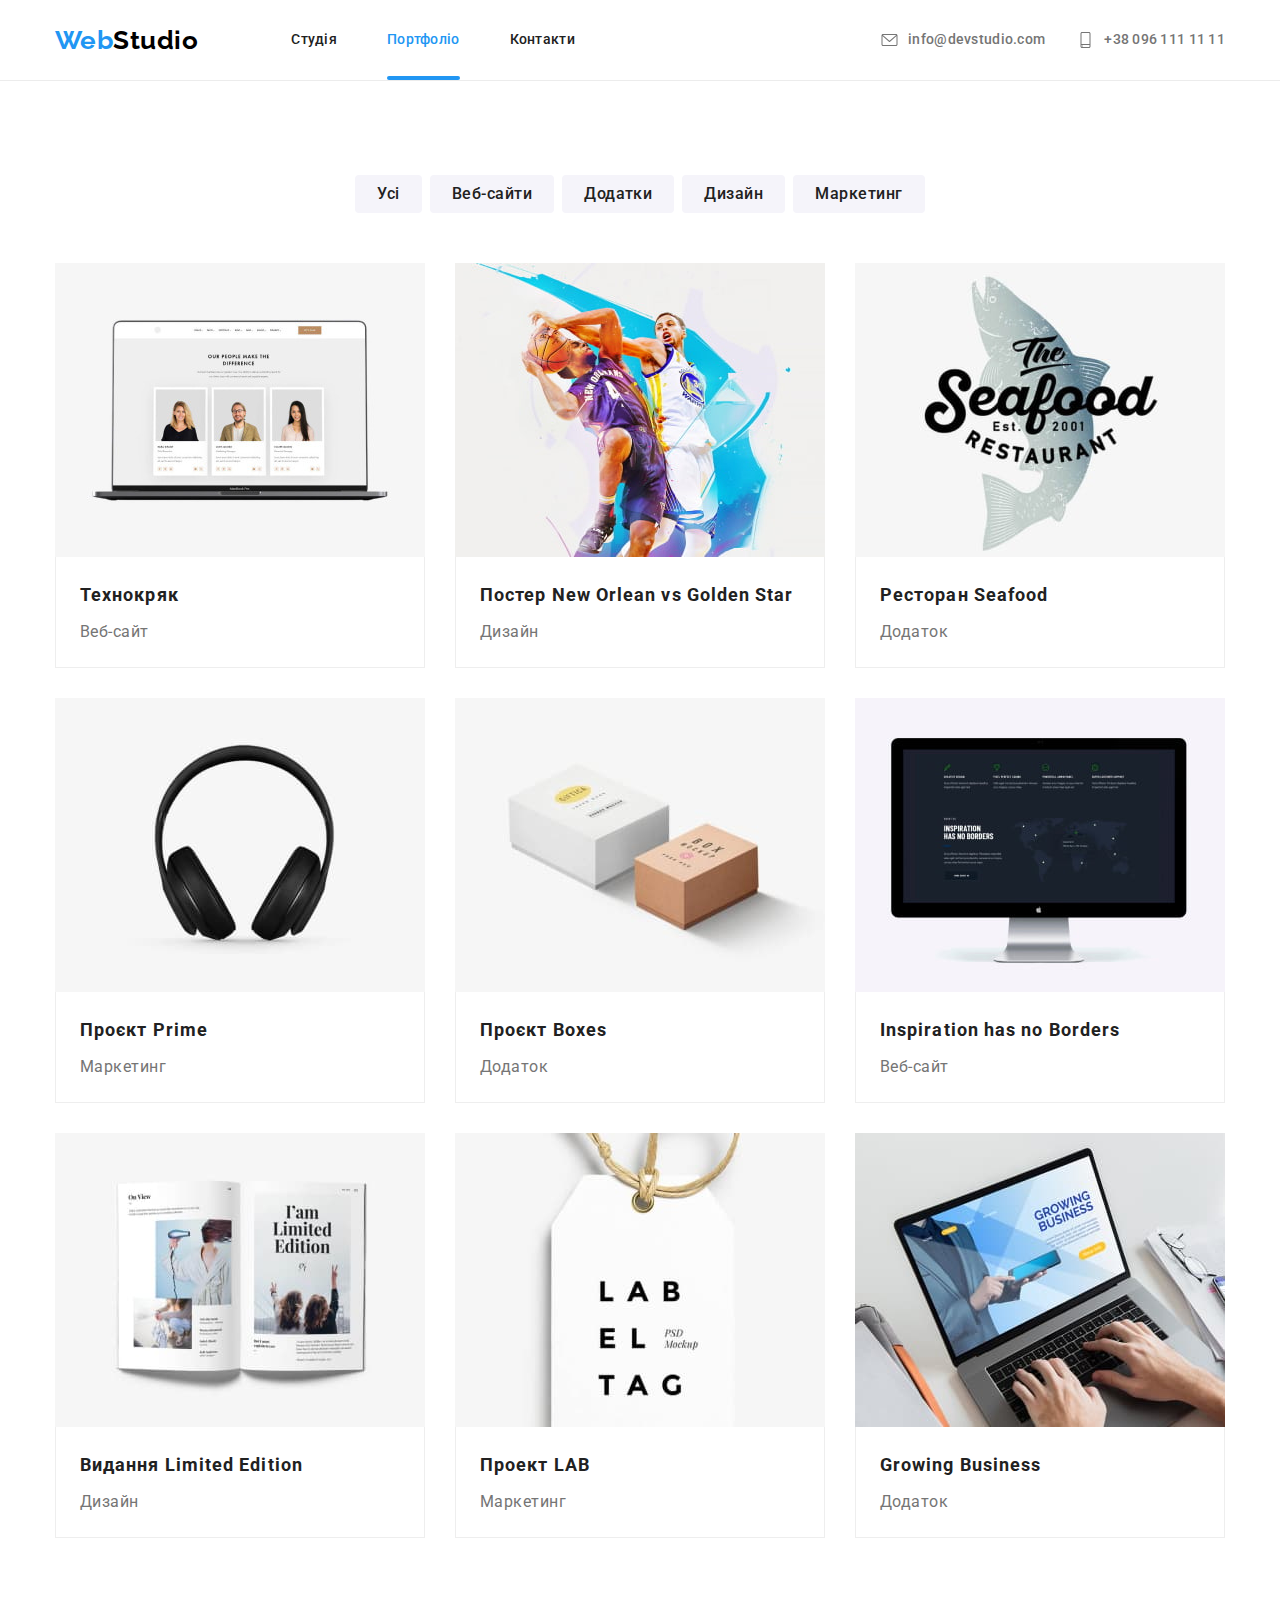
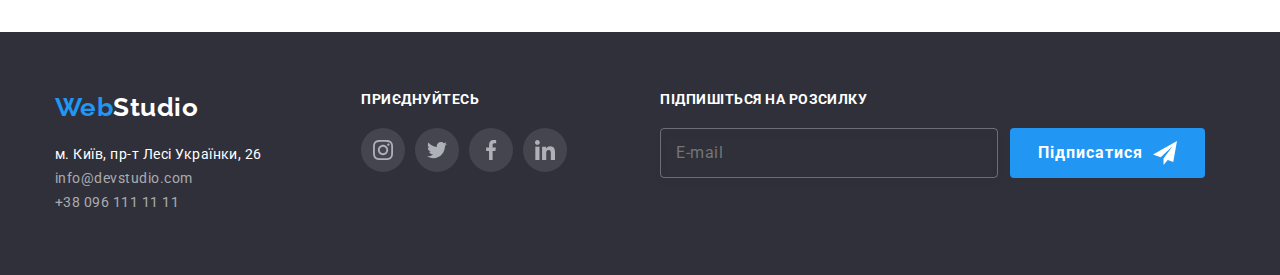
==== commit 29381ac8: "Lets try" ====
--- a/portfolio.html
+++ b/portfolio.html
@@ -8,8 +8,7 @@
       href="https://fonts.googleapis.com/css2?family=Raleway:wght@700&family=Roboto:wght@400;500;700;900&display=swap"
       rel="stylesheet"
     />
-    <link rel="stylesheet" href="./css/modern-normalize.css" />
-    <link rel="stylesheet" href="./css/styles.css" />
+    <link rel="stylesheet" href="./css/main.min.css" />
     <title>Портфоліо</title>
   </head>
 
@@ -21,10 +20,10 @@
           <a href="./index.html" class="logo link"> <span class="logo--blue">Web</span>Studio </a>
           <ul class="nav__list list">
             <li class="nav__item">
-              <a href="./index.html" class="link nav__link nav__link--current">Студія</a>
+              <a href="./index.html" class="link nav__link">Студія</a>
             </li>
             <li class="nav__item">
-              <a href="./portfolio.html" class="link nav__link">Портфоліо</a>
+              <a href="./portfolio.html" class="link nav__link nav__link--current">Портфоліо</a>
             </li>
             <li class="nav__item"><a href="" class="link nav__link">Контакти</a></li>
           </ul>
--- a/css/main.min.css
+++ b/css/main.min.css
@@ -0,0 +1 @@
+.project__link,.address__link,.footer__logo,.logo,.contact__link,.nav__link{text-decoration:none}.project,.filter,.address__list,.client,.social-networks,.team,.area,.features,.contact,.nav__list{list-style:none;padding:0;margin:0}.modal__button,.filter__button,.footer-form__button,.hero__button{display:block;color:#fff;background-color:#2196f3;cursor:pointer;padding:10px 32px;-webkit-box-align:center;-ms-flex-align:center;align-items:center;border-radius:4px;border-color:rgba(0,0,0,0);font-weight:700;font-size:16px;line-height:1.88;letter-spacing:.06em}/*! modern-normalize v1.1.0 | MIT License | https://github.com/sindresorhus/modern-normalize */*,::after,::before{-webkit-box-sizing:border-box;box-sizing:border-box}html{-moz-tab-size:4;-o-tab-size:4;tab-size:4}html{line-height:1.15;-webkit-text-size-adjust:100%}body{margin:0}body{font-family:system-ui,-apple-system,"Segoe UI",Roboto,Helvetica,Arial,sans-serif,"Apple Color Emoji","Segoe UI Emoji"}hr{height:0;color:inherit}abbr[title]{-webkit-text-decoration:underline dotted;text-decoration:underline dotted}b,strong{font-weight:bolder}code,kbd,pre,samp{font-family:ui-monospace,SFMono-Regular,Consolas,"Liberation Mono",Menlo,monospace;font-size:1em}small{font-size:80%}sub,sup{font-size:75%;line-height:0;position:relative;vertical-align:baseline}sub{bottom:-0.25em}sup{top:-0.5em}table{text-indent:0;border-color:inherit}button,input,optgroup,select,textarea{font-family:inherit;font-size:100%;line-height:1.15;margin:0}button,select{text-transform:none}[type=button],[type=reset],[type=submit],button{-webkit-appearance:button}::-moz-focus-inner{border-style:none;padding:0}:-moz-focusring{outline:1px dotted ButtonText}:-moz-ui-invalid{box-shadow:none}legend{padding:0}progress{vertical-align:baseline}::-webkit-inner-spin-button,::-webkit-outer-spin-button{height:auto}[type=search]{-webkit-appearance:textfield;outline-offset:-2px}::-webkit-search-decoration{-webkit-appearance:none}::-webkit-file-upload-button{-webkit-appearance:button;font:inherit}summary{display:list-item}h1,h2,h3,h4,h5,h6,ul,p{margin:0;padding:0}body{background-color:#fff;color:#757575;font-family:"Roboto",sans-serif;letter-spacing:.03em}.container{width:1200px;padding:0 15px;margin:0 auto}.hidden{position:absolute;width:1px;height:1px;margin:-1px;border:0;padding:0;clip:rect(0 0 0 0);overflow:hidden}img{display:block;min-width:100%;height:auto}.section{padding-top:94px;padding-bottom:94px;margin:0}.section__title{color:#212121;font-weight:700;font-size:36px;line-height:1.17;text-align:center;margin:0 0 50px}.page-header{border-bottom:solid 1px;border-color:#ececec}.page-header__container{display:-webkit-box;display:-ms-flexbox;display:flex}.nav{display:-webkit-box;display:-ms-flexbox;display:flex;-webkit-box-align:center;-ms-flex-align:center;align-items:center;-webkit-box-pack:justify;-ms-flex-pack:justify;justify-content:space-between}.nav__item+.nav__item{margin-left:50px}.nav__list{display:-webkit-box;display:-ms-flexbox;display:flex}.nav__link{display:block;padding:32px 0;color:#212121;font-weight:500;font-size:14px;line-height:1.14;letter-spacing:.02em;-webkit-transition:color 250ms cubic-bezier(0.4, 0, 0.2, 1);transition:color 250ms cubic-bezier(0.4, 0, 0.2, 1)}.nav__link--current{color:#2196f3;position:relative}.nav__link--current::after{display:block;content:"";height:4px;width:100%;background-color:#2196f3;border-radius:2px;position:absolute;left:0;bottom:0}.nav__link:hover,.nav__link:focus{color:#2196f3}.contact{display:-webkit-box;display:-ms-flexbox;display:flex;margin-left:auto}.contact__link{display:-webkit-box;display:-ms-flexbox;display:flex;-webkit-box-align:start;-ms-flex-align:start;align-items:flex-start;padding:32px 0;color:#757575;-webkit-transition:color 250ms cubic-bezier(0.4, 0, 0.2, 1);transition:color 250ms cubic-bezier(0.4, 0, 0.2, 1);font-weight:500;font-size:14px;line-height:1.14;letter-spacing:.02em}.contact__link:hover,.contact__link:focus{color:#2196f3}.contact__item+.contact__item{margin-left:30px}.contact__img{fill:currentColor;margin-right:8px}.logo{color:#000;font-family:Raleway,sans-serif;font-weight:700;font-size:26px;line-height:1.19;margin-right:93px}.logo--blue{color:#2196f3}.footer__logo{display:block;margin-bottom:20px;color:#fff}.hero__button{display:inline-block}.footer-form__button{padding:10px 28px;border:0px;display:-webkit-box;display:-ms-flexbox;display:flex;margin-left:12px;-webkit-box-align:center;-ms-flex-align:center;align-items:center}.button__append{fill:currentColor;margin-left:10px}.filter__button{background-color:#f5f4fa;font-weight:500;padding:6px 22px;line-height:1.62;letter-spacing:.03em;font-family:inherit;border:rgba(0,0,0,0);-webkit-transition:-webkit-box-shadow 250ms cubic-bezier(0.4, 0, 0.2, 1);transition:-webkit-box-shadow 250ms cubic-bezier(0.4, 0, 0.2, 1);transition:box-shadow 250ms cubic-bezier(0.4, 0, 0.2, 1);transition:box-shadow 250ms cubic-bezier(0.4, 0, 0.2, 1), -webkit-box-shadow 250ms cubic-bezier(0.4, 0, 0.2, 1);-webkit-transition:background-color 250ms cubic-bezier(0.4, 0, 0.2, 1);transition:background-color 250ms cubic-bezier(0.4, 0, 0.2, 1);-webkit-transition:color 250ms cubic-bezier(0.4, 0, 0.2, 1);transition:color 250ms cubic-bezier(0.4, 0, 0.2, 1)}.close-button{display:-webkit-box;display:-ms-flexbox;display:flex;-webkit-box-pack:center;-ms-flex-pack:center;justify-content:center;-webkit-box-align:center;-ms-flex-align:center;align-items:center;position:absolute;top:8px;right:8px;cursor:pointer;height:30px;width:30px;background-color:#fff;border:1px solid rgba(0,0,0,.1);border-radius:50%}.close-button__cross{fill:#000}.modal__button{margin:0 auto;padding:10px 52px;-webkit-transition:-webkit-box-shadow 250ms cubic-bezier(0.4, 0, 0.2, 1);transition:-webkit-box-shadow 250ms cubic-bezier(0.4, 0, 0.2, 1);transition:box-shadow 250ms cubic-bezier(0.4, 0, 0.2, 1);transition:box-shadow 250ms cubic-bezier(0.4, 0, 0.2, 1), -webkit-box-shadow 250ms cubic-bezier(0.4, 0, 0.2, 1)}.modal__button:focus,.modal__button:hover{-webkit-box-shadow:0px 4px 4px rgba(0,0,0,.15);box-shadow:0px 4px 4px rgba(0,0,0,.15)}.hero{background-color:#2f303a;text-align:center;padding-top:200px;padding-bottom:200px;max-width:1600px;height:600px;margin-left:auto;margin-right:auto;background-image:-webkit-gradient(linear, right top, left top, from(rgba(47, 48, 58, 0.4)), to(rgba(47, 48, 58, 0.4))),url(../images/hero.jpg);background-image:linear-gradient(to left, rgba(47, 48, 58, 0.4), rgba(47, 48, 58, 0.4)),url(../images/hero.jpg);background-repeat:no-repeat;background-position:center}.hero__text{width:696px;margin-bottom:30px;color:#fff;text-align:center;font-family:"Roboto";font-style:normal;font-weight:900;font-size:44px;line-height:1.36;margin:0px auto 30px;letter-spacing:.06em;text-transform:uppercase}.backdrop{position:fixed;top:0;left:0;width:100%;height:100%;background-color:rgba(0,0,0,.2);z-index:1;opacity:1;-webkit-transition:opacity 250ms cubic-bezier(0.4, 0, 0.2, 1);transition:opacity 250ms cubic-bezier(0.4, 0, 0.2, 1)}.backdrop.is-hidden{opacity:0;pointer-events:none}.modal{position:absolute;width:528px;height:581px;top:50%;left:50%;-webkit-transform:translate(-50%, -50%);transform:translate(-50%, -50%);background-color:#fff;-webkit-box-shadow:0px 1px 3px rgba(0,0,0,.12),0px 1px 1px rgba(0,0,0,.14),0px 2px 1px rgba(0,0,0,.2);box-shadow:0px 1px 3px rgba(0,0,0,.12),0px 1px 1px rgba(0,0,0,.14),0px 2px 1px rgba(0,0,0,.2);border-radius:4px;padding:40px}.modal__title{font-weight:700;font-size:20px;line-height:1.15;text-align:center;color:#212121;margin-bottom:12px}.modal-form__label{position:relative;width:100%;display:block;-webkit-box-orient:vertical;-webkit-box-direction:normal;-ms-flex-direction:column;flex-direction:column;font-weight:400;font-size:12px;line-height:1.16;letter-spacing:.01em;margin-bottom:10px}.modal-form__input{width:100%;height:40px;border:1px solid rgba(33,33,33,.2);border-radius:4px;padding:12px 16px;padding-left:42px;margin-top:4px}.modal-form__input:focus{outline:0;border-color:#2196f3}.modal-form__icon{display:inline-block;position:absolute;top:28px;left:12px;width:18px;height:18px;-webkit-transition:fill 250ms cubic-bezier(0.4, 0, 0.2, 1);transition:fill 250ms cubic-bezier(0.4, 0, 0.2, 1)}.modal-form__label:focus-within .modal-form__icon{fill:#2196f3}.modal-form__label--comment{font-weight:400;font-size:12px;line-height:1.16;letter-spacing:.01em;margin-bottom:20px}.modal-form__input--comment{display:block;border:1px solid rgba(33,33,33,.2);border-radius:4px;height:120px;resize:none;padding:12px 16px}.modal-form__input--comment::-webkit-input-placeholder{font-weight:400;font-size:12px;line-height:1.16;letter-spacing:.01em;color:rgba(117,117,117,.5)}.modal-form__input--comment::-moz-placeholder{font-weight:400;font-size:12px;line-height:1.16;letter-spacing:.01em;color:rgba(117,117,117,.5)}.modal-form__input--comment:-ms-input-placeholder{font-weight:400;font-size:12px;line-height:1.16;letter-spacing:.01em;color:rgba(117,117,117,.5)}.modal-form__input--comment::-ms-input-placeholder{font-weight:400;font-size:12px;line-height:1.16;letter-spacing:.01em;color:rgba(117,117,117,.5)}.modal-form__input--comment::placeholder{font-weight:400;font-size:12px;line-height:1.16;letter-spacing:.01em;color:rgba(117,117,117,.5)}.custom-checkbox__term{color:#2196f3}.custom-checkbox{display:-webkit-box;display:-ms-flexbox;display:flex;-webkit-box-pack:center;-ms-flex-pack:center;justify-content:center;text-align:center;-webkit-box-align:center;-ms-flex-align:center;align-items:center;margin-bottom:30px}.custom-checkbox__label{position:relative;font-weight:400;font-size:14px;line-height:1.7;letter-spacing:.03em}.custom-checkbox__box{position:absolute;left:0;top:0;width:16px;height:15px;border:solid 2px #212121;border-radius:2px;-webkit-transform:translateY(25%) translateX(-24px);transform:translateY(25%) translateX(-24px);-webkit-transition:background-color 250ms cubic-bezier(0.4, 0, 0.2, 1);transition:background-color 250ms cubic-bezier(0.4, 0, 0.2, 1)}.custom-checkbox__input:checked~.custom-checkbox__box{background-color:#2196f3;background-image:url(../images/icon\ check.svg);border-color:rgba(0,0,0,0);background-origin:content-box;background-size:contain}.features{display:-webkit-box;display:-ms-flexbox;display:flex}.features__title{margin-top:0;margin-bottom:10px;color:#212121;font-weight:700;font-size:14px;line-height:1.14;text-transform:uppercase}.features__text{font-size:14px;line-height:1.71;margin:0}.features__icon-thumb{width:270px;height:120px;display:-webkit-box;display:-ms-flexbox;display:flex;-webkit-box-pack:center;-ms-flex-pack:center;justify-content:center;-webkit-box-align:center;-ms-flex-align:center;align-items:center;background-color:#f5f4fa;border-radius:4px;margin-bottom:30px}.section--features-pudding{padding-bottom:0}.features__item:not(:last-child){margin-right:30px}.area{display:-webkit-box;display:-ms-flexbox;display:flex}.area__item:not(:last-child){margin-right:30px}.area__img-thumb{position:relative}.area__text{display:-webkit-box;display:-ms-flexbox;display:flex;-webkit-box-align:center;-ms-flex-align:center;align-items:center;-webkit-box-pack:center;-ms-flex-pack:center;justify-content:center;position:absolute;bottom:0;height:70px;width:100%;background:rgba(47,48,58,.8);color:#fff;font-weight:500;font-size:14px;line-height:1.14;text-transform:uppercase}.team{display:-webkit-box;display:-ms-flexbox;display:flex}.team__item{width:270px;border:0px solid rgba(0,0,0,0);-webkit-box-shadow:0px 1px 3px rgba(0,0,0,.12),0px 1px 1px rgba(0,0,0,.14),0px 2px 1px rgba(0,0,0,.2);box-shadow:0px 1px 3px rgba(0,0,0,.12),0px 1px 1px rgba(0,0,0,.14),0px 2px 1px rgba(0,0,0,.2);border-radius:0px 0px 4px 4px;background-color:#fff}.team__item:not(:first-child){margin-left:30px}.section--team{padding:94px 0 94px;background-color:#f5f4fa}.team__name{margin:0 0 10px;padding-top:30px;color:#212121;font-weight:500;font-size:16px;line-height:1.19;text-align:center}.team__post{font-size:16px;line-height:1.19;margin:0;margin-bottom:16px;text-align:center}.social-networks{-webkit-box-pack:justify;-ms-flex-pack:justify;justify-content:space-between;display:-webkit-box;display:-ms-flexbox;display:flex;padding-bottom:30px;padding-left:32px;padding-right:32px}.social-networks__img{fill:#afb1b8;width:20px;height:20px;-webkit-transition:fill 250ms cubic-bezier(0.4, 0, 0.2, 1);transition:fill 250ms cubic-bezier(0.4, 0, 0.2, 1)}.social-networks__link{display:-webkit-box;display:-ms-flexbox;display:flex;-webkit-box-pack:center;-ms-flex-pack:center;justify-content:center;-webkit-box-align:center;-ms-flex-align:center;align-items:center;border-radius:50%;border:0;margin:0;width:44px;height:44px;-webkit-transition:background-color 250ms cubic-bezier(0.4, 0, 0.2, 1);transition:background-color 250ms cubic-bezier(0.4, 0, 0.2, 1)}.social-networks__link:hover,.social-networks__link:focus{background-color:#2196f3}.social-networks__link:hover .social-networks__img,.social-networks__link:focus .social-networks__img{fill:#fff}.client{display:-webkit-box;display:-ms-flexbox;display:flex}.client__item+.client__item{margin-left:30px}.client__link{display:-webkit-box;display:-ms-flexbox;display:flex;-webkit-box-align:center;-ms-flex-align:center;align-items:center;width:170px;height:92px;border:1px solid currentColor;border-radius:4px;-webkit-box-pack:center;-ms-flex-pack:center;justify-content:center;color:#afb1b8;-webkit-transition:color 250ms cubic-bezier(0.4, 0, 0.2, 1);transition:color 250ms cubic-bezier(0.4, 0, 0.2, 1)}.client__link:hover,.client__link:focus{color:#2196f3}.client__icon{fill:currentColor}.footer{background-color:#2f303a;padding:60px 0}.address__link{color:#fff;font-style:normal;font-weight:400;font-size:14px;line-height:1.71;-webkit-transition:color 250ms cubic-bezier(0.4, 0, 0.2, 1);transition:color 250ms cubic-bezier(0.4, 0, 0.2, 1)}.address__link:hover,.address__link:focus{color:#2196f3}.address__link--alfa{color:rgba(255,255,255,.6)}.colum__text{font-weight:700;font-size:14px;line-height:1.14;text-transform:uppercase;color:#fff;margin-bottom:20px}.social-networks--footer{padding:0}.social-networks__link--footer{background-color:rgba(255,255,255,.1)}.social-networks__item+.social-networks__item{margin-left:10px}.footer__container{display:-webkit-box;display:-ms-flexbox;display:flex}.column:nth-child(2){margin-left:70px}.column:nth-child(3){margin-left:93px}.footer-form{position:relative;display:-webkit-box;display:-ms-flexbox;display:flex;-webkit-box-align:center;-ms-flex-align:center;align-items:center}.footer-form__label{position:absolute;top:50%;left:16px;-webkit-transform:translateY(-50%);transform:translateY(-50%);-webkit-transition:-webkit-transform 250ms cubic-bezier(0.4, 0, 0.2, 1);transition:-webkit-transform 250ms cubic-bezier(0.4, 0, 0.2, 1);transition:transform 250ms cubic-bezier(0.4, 0, 0.2, 1);transition:transform 250ms cubic-bezier(0.4, 0, 0.2, 1), -webkit-transform 250ms cubic-bezier(0.4, 0, 0.2, 1)}.footer-form__input{display:inline-block;width:338px;height:50px;background-color:inherit;border:1px solid rgba(255,255,255,.3);-webkit-filter:drop-shadow(0px 4px 4px rgba(0, 0, 0, 0.15));filter:drop-shadow(0px 4px 4px rgba(0, 0, 0, 0.15));border-radius:4px;padding-left:16px;color:#fff;-webkit-transition:border-color 250ms cubic-bezier(0.4, 0, 0.2, 1);transition:border-color 250ms cubic-bezier(0.4, 0, 0.2, 1)}.footer-form__input:focus{outline:0;border-color:#2196f3}.footer-form__input:not(:-moz-placeholder-shown)+.footer-form__label{transform:translateX(-75px) translateY(-50%);color:#2196f3;font-weight:700}.footer-form__input:not(:-ms-input-placeholder)+.footer-form__label{transform:translateX(-75px) translateY(-50%);color:#2196f3;font-weight:700}.footer-form__input:focus+.footer-form__label,.footer-form__input:not(:placeholder-shown)+.footer-form__label{-webkit-transform:translateX(-75px) translateY(-50%);transform:translateX(-75px) translateY(-50%);color:#2196f3;font-weight:700}.filter{display:-webkit-box;display:-ms-flexbox;display:flex;-webkit-box-pack:center;-ms-flex-pack:center;justify-content:center;margin-bottom:50px}.filter__item:not(:last-child){margin-right:8px}.filter__button{color:#212121;background-color:#f5f4fa;font-weight:500;padding:6px 22px;line-height:1.62;letter-spacing:.03em;font-family:inherit;border:rgba(0,0,0,0);-webkit-transition:-webkit-box-shadow 250ms cubic-bezier(0.4, 0, 0.2, 1);transition:-webkit-box-shadow 250ms cubic-bezier(0.4, 0, 0.2, 1);transition:box-shadow 250ms cubic-bezier(0.4, 0, 0.2, 1);transition:box-shadow 250ms cubic-bezier(0.4, 0, 0.2, 1), -webkit-box-shadow 250ms cubic-bezier(0.4, 0, 0.2, 1);-webkit-transition:background-color 250ms cubic-bezier(0.4, 0, 0.2, 1);transition:background-color 250ms cubic-bezier(0.4, 0, 0.2, 1);-webkit-transition:color 250ms cubic-bezier(0.4, 0, 0.2, 1);transition:color 250ms cubic-bezier(0.4, 0, 0.2, 1)}.filter__button:hover,.filter__button:focus{color:#fff;background-color:#2196f3;-webkit-box-shadow:0px 4px 4px rgba(0,0,0,.15);box-shadow:0px 4px 4px rgba(0,0,0,.15)}.portfolio{padding-top:94px;padding-bottom:94px}.project{display:-webkit-box;display:-ms-flexbox;display:flex;-ms-flex-wrap:wrap;flex-wrap:wrap;gap:30px}.project__link{display:block;-webkit-transition:-webkit-transition 250ms cubic-bezier(0.4, 0, 0.2, 1);transition:-webkit-transition 250ms cubic-bezier(0.4, 0, 0.2, 1);transition:transition 250ms cubic-bezier(0.4, 0, 0.2, 1);transition:transition 250ms cubic-bezier(0.4, 0, 0.2, 1), -webkit-transition 250ms cubic-bezier(0.4, 0, 0.2, 1)}.project__link:hover,.project__link:focus{-webkit-box-shadow:0px 4px 4px rgba(0,0,0,.25);box-shadow:0px 4px 4px rgba(0,0,0,.25)}.project__link:hover .project__text{-webkit-transform:translateY(0);transform:translateY(0)}.project__thumb{position:relative;overflow:hidden}.project__text{position:absolute;display:-webkit-box;display:-ms-flexbox;display:flex;-webkit-box-align:center;-ms-flex-align:center;align-items:center;padding:0 24px;width:100%;height:100%;bottom:0;background:rgba(33,150,243,.9);font-weight:400;font-size:18px;line-height:1.5;color:#fff;-webkit-transform:translateY(101%);transform:translateY(101%);-webkit-transition:-webkit-transform 250ms cubic-bezier(0.4, 0, 0.2, 1);transition:-webkit-transform 250ms cubic-bezier(0.4, 0, 0.2, 1);transition:transform 250ms cubic-bezier(0.4, 0, 0.2, 1);transition:transform 250ms cubic-bezier(0.4, 0, 0.2, 1), -webkit-transform 250ms cubic-bezier(0.4, 0, 0.2, 1)}.project__border{padding:20px 24px;border-left:1px solid #eee;border-bottom:1px solid #eee;border-right:1px solid #eee;-webkit-box-sizing:border-box;box-sizing:border-box}.project__title{color:#212121;font-weight:700;font-size:18px;line-height:2;letter-spacing:.06em;margin-bottom:4px}.project__filter-name{color:#757575;font-weight:400;font-size:16px;line-height:1.88}/*# sourceMappingURL=main.min.css.map */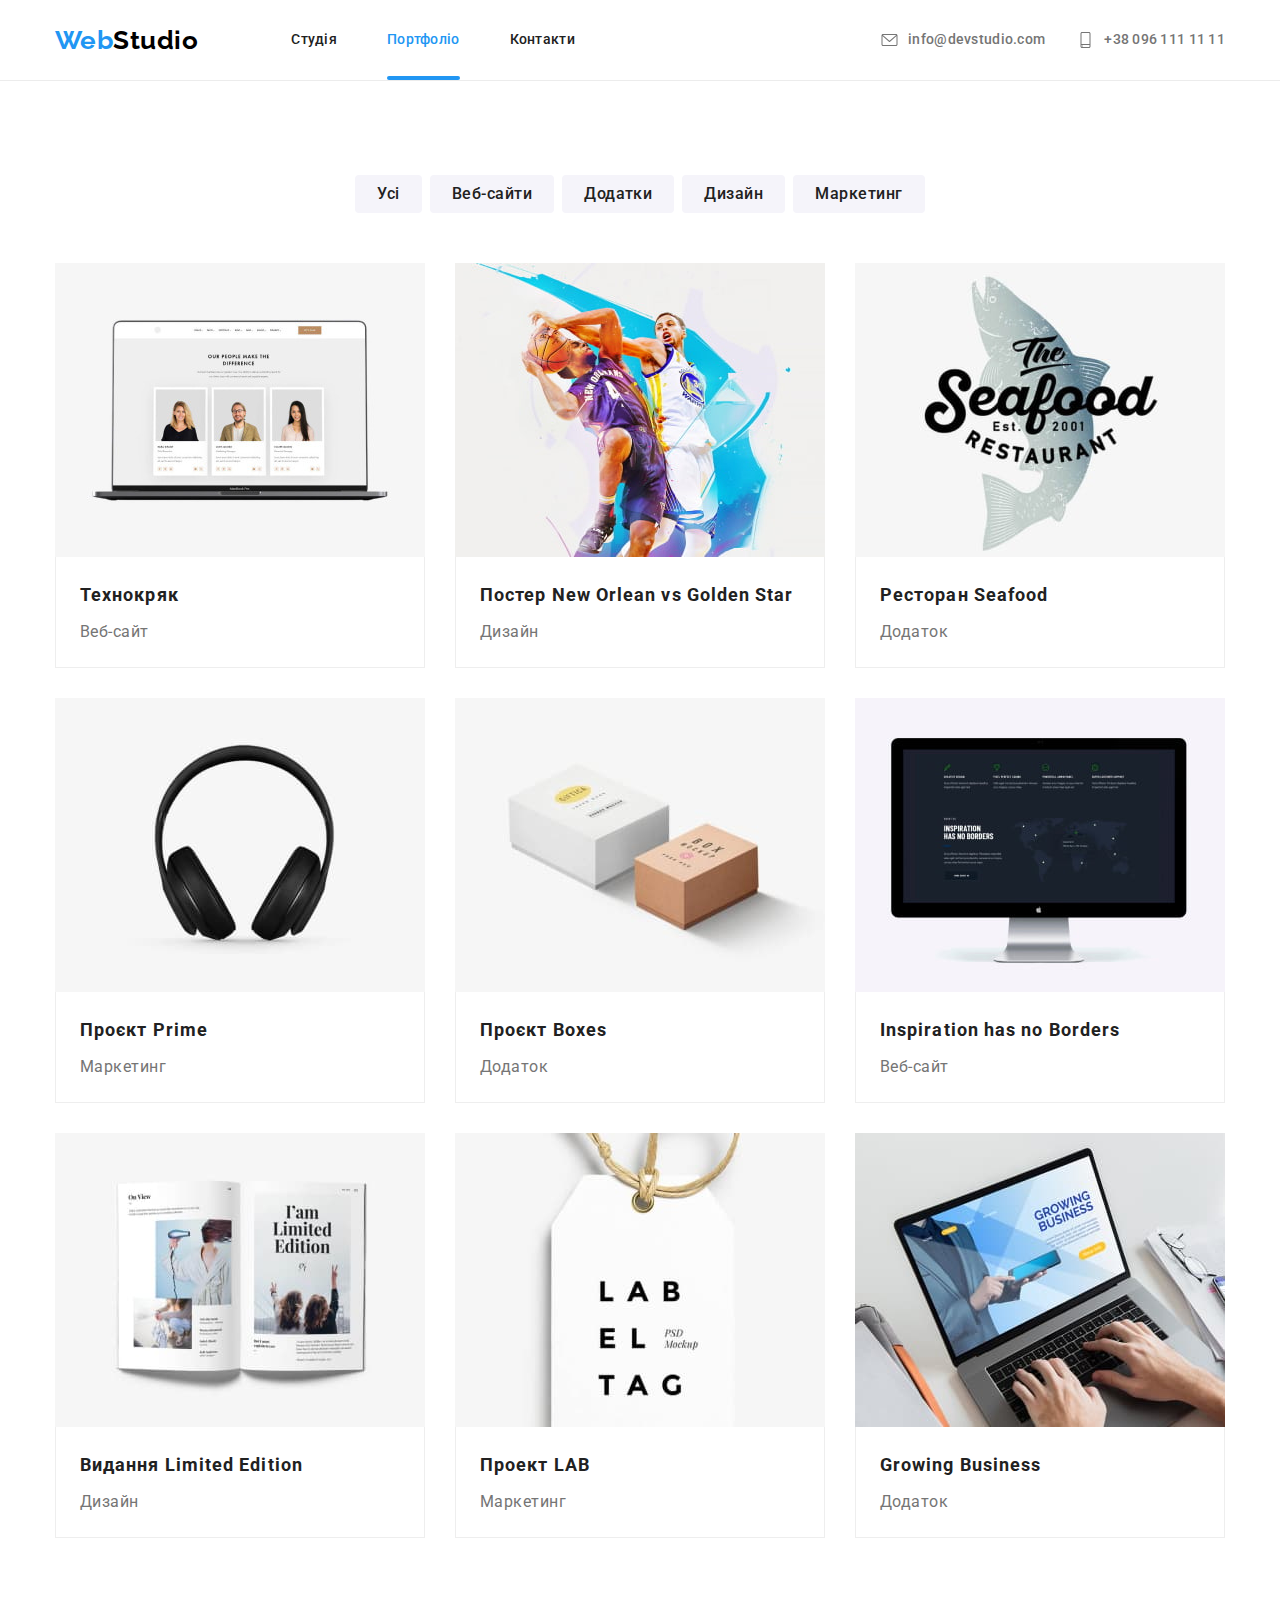
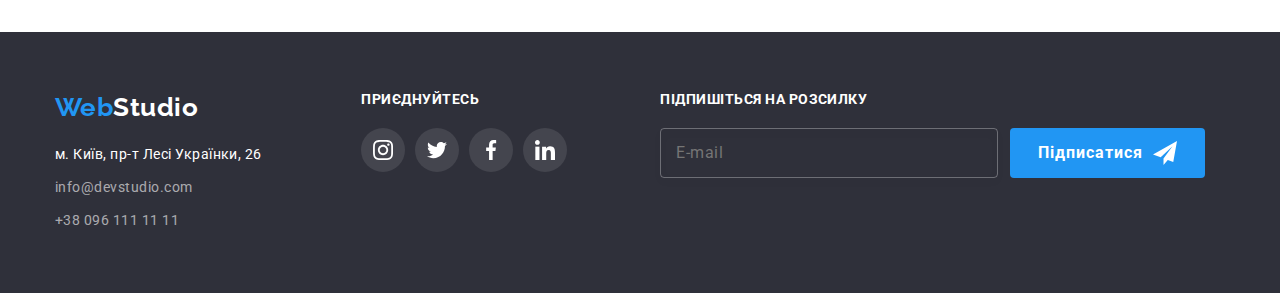
==== commit 2ca69f5c: "Done" ====
--- a/portfolio.html
+++ b/portfolio.html
@@ -55,16 +55,16 @@
           <h1 class="hidden">Potfolio</h1>
           <ul class="filter list">
             <li class="filter__item">
-              <button type="button" class="button filter__button">Усі</button>
-            </li>
-            <li class="filter__item">
-              <button type="button" class="button filter__button">Веб-сайти</button>
-            </li>
-            <li class="filter__item">
-              <button type="button" class="button filter__button">Додатки</button>
-            </li>
-            <li class="filter__item">
-              <button type="button" class="button filter__button">Дизайн</button>
+              <button type="button" class="filter__button">Усі</button>
+            </li>
+            <li class="filter__item">
+              <button type="button" class="filter__button">Веб-сайти</button>
+            </li>
+            <li class="filter__item">
+              <button type="button" class="filter__button">Додатки</button>
+            </li>
+            <li class="filter__item">
+              <button type="button" class="filter__button">Дизайн</button>
             </li>
             <li class="filter__item">
               <button type="button" class="button filter__button">Маркетинг</button>
@@ -231,28 +231,28 @@
     <footer class="footer">
       <div class="container footer__container">
         <div class="column">
-          <a href="./index.html" class="logo footer__logo link">
+          <a href="./index.html" class="logo footer__logo">
             <span class="logo--blue">Web</span>Studio
           </a>
 
           <address class="address">
-            <ul class="address__list list">
+            <ul class="address__list">
               <li class="address__item">
                 <a
                   href="https://goo.gl/maps/CPtrU1FHBa2aNyZL9"
                   target="_blank"
                   rel="noopener noreferrer nofollow"
-                  class="address__link link"
+                  class="address__link"
                   >м. Київ, пр-т Лесі Українки, 26</a
                 >
               </li>
               <li class="address__item">
-                <a href="mailto:info@devstudio.com" class="address__link address__link--alfa link"
+                <a href="mailto:info@devstudio.com" class="address__link address__link--alfa"
                   >info@devstudio.com</a
                 >
               </li>
               <li class="address__item">
-                <a href="tel:+380961111111" class="address__link address__link--alfa link"
+                <a href="tel:+380961111111" class="address__link address__link--alfa"
                   >+38 096 111 11 11</a
                 >
               </li>
@@ -261,14 +261,14 @@
         </div>
         <div class="column">
           <p class="colum__text">Приєднуйтесь</p>
-          <ul class="social-networks social-networks--footer list">
+          <ul class="social-networks social-networks--footer">
             <li class="social-networks__item">
               <a
                 href=""
                 aria-label="Instagram"
                 class="social-networks__link social-networks__link--footer"
               >
-                <svg class="social-networks__img">
+                <svg class="social-networks__img social-networks__img--footer">
                   <use href="./images/symbol-defs.svg#icon-instagram"></use>
                 </svg>
               </a>
@@ -278,7 +278,7 @@
                 href=""
                 aria-label="Twitter"
                 class="social-networks__link social-networks__link--footer"
-                ><svg class="social-networks__img">
+                ><svg class="social-networks__img social-networks__img--footer">
                   <use href="./images/symbol-defs.svg#icon-twitter"></use></svg
               ></a>
             </li>
@@ -287,7 +287,7 @@
                 href=""
                 aria-label="Facebook"
                 class="social-networks__link social-networks__link--footer social-networks__link--footer"
-                ><svg class="social-networks__img">
+                ><svg class="social-networks__img social-networks__img--footer">
                   <use href="./images/symbol-defs.svg#icon-facebook"></use></svg
               ></a>
             </li>
@@ -296,7 +296,7 @@
                 href=""
                 aria-label="LinkedIn"
                 class="social-networks__link social-networks__link--footer"
-                ><svg class="social-networks__img">
+                ><svg class="social-networks__img social-networks__img--footer">
                   <use href="./images/symbol-defs.svg#icon-linkedin"></use></svg
               ></a>
             </li>
--- a/css/main.min.css
+++ b/css/main.min.css
@@ -1 +1 @@
-.project__link,.address__link,.footer__logo,.logo,.contact__link,.nav__link{text-decoration:none}.project,.filter,.address__list,.client,.social-networks,.team,.area,.features,.contact,.nav__list{list-style:none;padding:0;margin:0}.modal__button,.filter__button,.footer-form__button,.hero__button{display:block;color:#fff;background-color:#2196f3;cursor:pointer;padding:10px 32px;-webkit-box-align:center;-ms-flex-align:center;align-items:center;border-radius:4px;border-color:rgba(0,0,0,0);font-weight:700;font-size:16px;line-height:1.88;letter-spacing:.06em}/*! modern-normalize v1.1.0 | MIT License | https://github.com/sindresorhus/modern-normalize */*,::after,::before{-webkit-box-sizing:border-box;box-sizing:border-box}html{-moz-tab-size:4;-o-tab-size:4;tab-size:4}html{line-height:1.15;-webkit-text-size-adjust:100%}body{margin:0}body{font-family:system-ui,-apple-system,"Segoe UI",Roboto,Helvetica,Arial,sans-serif,"Apple Color Emoji","Segoe UI Emoji"}hr{height:0;color:inherit}abbr[title]{-webkit-text-decoration:underline dotted;text-decoration:underline dotted}b,strong{font-weight:bolder}code,kbd,pre,samp{font-family:ui-monospace,SFMono-Regular,Consolas,"Liberation Mono",Menlo,monospace;font-size:1em}small{font-size:80%}sub,sup{font-size:75%;line-height:0;position:relative;vertical-align:baseline}sub{bottom:-0.25em}sup{top:-0.5em}table{text-indent:0;border-color:inherit}button,input,optgroup,select,textarea{font-family:inherit;font-size:100%;line-height:1.15;margin:0}button,select{text-transform:none}[type=button],[type=reset],[type=submit],button{-webkit-appearance:button}::-moz-focus-inner{border-style:none;padding:0}:-moz-focusring{outline:1px dotted ButtonText}:-moz-ui-invalid{box-shadow:none}legend{padding:0}progress{vertical-align:baseline}::-webkit-inner-spin-button,::-webkit-outer-spin-button{height:auto}[type=search]{-webkit-appearance:textfield;outline-offset:-2px}::-webkit-search-decoration{-webkit-appearance:none}::-webkit-file-upload-button{-webkit-appearance:button;font:inherit}summary{display:list-item}h1,h2,h3,h4,h5,h6,ul,p{margin:0;padding:0}body{background-color:#fff;color:#757575;font-family:"Roboto",sans-serif;letter-spacing:.03em}.container{width:1200px;padding:0 15px;margin:0 auto}.hidden{position:absolute;width:1px;height:1px;margin:-1px;border:0;padding:0;clip:rect(0 0 0 0);overflow:hidden}img{display:block;min-width:100%;height:auto}.section{padding-top:94px;padding-bottom:94px;margin:0}.section__title{color:#212121;font-weight:700;font-size:36px;line-height:1.17;text-align:center;margin:0 0 50px}.page-header{border-bottom:solid 1px;border-color:#ececec}.page-header__container{display:-webkit-box;display:-ms-flexbox;display:flex}.nav{display:-webkit-box;display:-ms-flexbox;display:flex;-webkit-box-align:center;-ms-flex-align:center;align-items:center;-webkit-box-pack:justify;-ms-flex-pack:justify;justify-content:space-between}.nav__item+.nav__item{margin-left:50px}.nav__list{display:-webkit-box;display:-ms-flexbox;display:flex}.nav__link{display:block;padding:32px 0;color:#212121;font-weight:500;font-size:14px;line-height:1.14;letter-spacing:.02em;-webkit-transition:color 250ms cubic-bezier(0.4, 0, 0.2, 1);transition:color 250ms cubic-bezier(0.4, 0, 0.2, 1)}.nav__link--current{color:#2196f3;position:relative}.nav__link--current::after{display:block;content:"";height:4px;width:100%;background-color:#2196f3;border-radius:2px;position:absolute;left:0;bottom:0}.nav__link:hover,.nav__link:focus{color:#2196f3}.contact{display:-webkit-box;display:-ms-flexbox;display:flex;margin-left:auto}.contact__link{display:-webkit-box;display:-ms-flexbox;display:flex;-webkit-box-align:start;-ms-flex-align:start;align-items:flex-start;padding:32px 0;color:#757575;-webkit-transition:color 250ms cubic-bezier(0.4, 0, 0.2, 1);transition:color 250ms cubic-bezier(0.4, 0, 0.2, 1);font-weight:500;font-size:14px;line-height:1.14;letter-spacing:.02em}.contact__link:hover,.contact__link:focus{color:#2196f3}.contact__item+.contact__item{margin-left:30px}.contact__img{fill:currentColor;margin-right:8px}.logo{color:#000;font-family:Raleway,sans-serif;font-weight:700;font-size:26px;line-height:1.19;margin-right:93px}.logo--blue{color:#2196f3}.footer__logo{display:block;margin-bottom:20px;color:#fff}.hero__button{display:inline-block}.footer-form__button{padding:10px 28px;border:0px;display:-webkit-box;display:-ms-flexbox;display:flex;margin-left:12px;-webkit-box-align:center;-ms-flex-align:center;align-items:center}.button__append{fill:currentColor;margin-left:10px}.filter__button{background-color:#f5f4fa;font-weight:500;padding:6px 22px;line-height:1.62;letter-spacing:.03em;font-family:inherit;border:rgba(0,0,0,0);-webkit-transition:-webkit-box-shadow 250ms cubic-bezier(0.4, 0, 0.2, 1);transition:-webkit-box-shadow 250ms cubic-bezier(0.4, 0, 0.2, 1);transition:box-shadow 250ms cubic-bezier(0.4, 0, 0.2, 1);transition:box-shadow 250ms cubic-bezier(0.4, 0, 0.2, 1), -webkit-box-shadow 250ms cubic-bezier(0.4, 0, 0.2, 1);-webkit-transition:background-color 250ms cubic-bezier(0.4, 0, 0.2, 1);transition:background-color 250ms cubic-bezier(0.4, 0, 0.2, 1);-webkit-transition:color 250ms cubic-bezier(0.4, 0, 0.2, 1);transition:color 250ms cubic-bezier(0.4, 0, 0.2, 1)}.close-button{display:-webkit-box;display:-ms-flexbox;display:flex;-webkit-box-pack:center;-ms-flex-pack:center;justify-content:center;-webkit-box-align:center;-ms-flex-align:center;align-items:center;position:absolute;top:8px;right:8px;cursor:pointer;height:30px;width:30px;background-color:#fff;border:1px solid rgba(0,0,0,.1);border-radius:50%}.close-button__cross{fill:#000}.modal__button{margin:0 auto;padding:10px 52px;-webkit-transition:-webkit-box-shadow 250ms cubic-bezier(0.4, 0, 0.2, 1);transition:-webkit-box-shadow 250ms cubic-bezier(0.4, 0, 0.2, 1);transition:box-shadow 250ms cubic-bezier(0.4, 0, 0.2, 1);transition:box-shadow 250ms cubic-bezier(0.4, 0, 0.2, 1), -webkit-box-shadow 250ms cubic-bezier(0.4, 0, 0.2, 1)}.modal__button:focus,.modal__button:hover{-webkit-box-shadow:0px 4px 4px rgba(0,0,0,.15);box-shadow:0px 4px 4px rgba(0,0,0,.15)}.hero{background-color:#2f303a;text-align:center;padding-top:200px;padding-bottom:200px;max-width:1600px;height:600px;margin-left:auto;margin-right:auto;background-image:-webkit-gradient(linear, right top, left top, from(rgba(47, 48, 58, 0.4)), to(rgba(47, 48, 58, 0.4))),url(../images/hero.jpg);background-image:linear-gradient(to left, rgba(47, 48, 58, 0.4), rgba(47, 48, 58, 0.4)),url(../images/hero.jpg);background-repeat:no-repeat;background-position:center}.hero__text{width:696px;margin-bottom:30px;color:#fff;text-align:center;font-family:"Roboto";font-style:normal;font-weight:900;font-size:44px;line-height:1.36;margin:0px auto 30px;letter-spacing:.06em;text-transform:uppercase}.backdrop{position:fixed;top:0;left:0;width:100%;height:100%;background-color:rgba(0,0,0,.2);z-index:1;opacity:1;-webkit-transition:opacity 250ms cubic-bezier(0.4, 0, 0.2, 1);transition:opacity 250ms cubic-bezier(0.4, 0, 0.2, 1)}.backdrop.is-hidden{opacity:0;pointer-events:none}.modal{position:absolute;width:528px;height:581px;top:50%;left:50%;-webkit-transform:translate(-50%, -50%);transform:translate(-50%, -50%);background-color:#fff;-webkit-box-shadow:0px 1px 3px rgba(0,0,0,.12),0px 1px 1px rgba(0,0,0,.14),0px 2px 1px rgba(0,0,0,.2);box-shadow:0px 1px 3px rgba(0,0,0,.12),0px 1px 1px rgba(0,0,0,.14),0px 2px 1px rgba(0,0,0,.2);border-radius:4px;padding:40px}.modal__title{font-weight:700;font-size:20px;line-height:1.15;text-align:center;color:#212121;margin-bottom:12px}.modal-form__label{position:relative;width:100%;display:block;-webkit-box-orient:vertical;-webkit-box-direction:normal;-ms-flex-direction:column;flex-direction:column;font-weight:400;font-size:12px;line-height:1.16;letter-spacing:.01em;margin-bottom:10px}.modal-form__input{width:100%;height:40px;border:1px solid rgba(33,33,33,.2);border-radius:4px;padding:12px 16px;padding-left:42px;margin-top:4px}.modal-form__input:focus{outline:0;border-color:#2196f3}.modal-form__icon{display:inline-block;position:absolute;top:28px;left:12px;width:18px;height:18px;-webkit-transition:fill 250ms cubic-bezier(0.4, 0, 0.2, 1);transition:fill 250ms cubic-bezier(0.4, 0, 0.2, 1)}.modal-form__label:focus-within .modal-form__icon{fill:#2196f3}.modal-form__label--comment{font-weight:400;font-size:12px;line-height:1.16;letter-spacing:.01em;margin-bottom:20px}.modal-form__input--comment{display:block;border:1px solid rgba(33,33,33,.2);border-radius:4px;height:120px;resize:none;padding:12px 16px}.modal-form__input--comment::-webkit-input-placeholder{font-weight:400;font-size:12px;line-height:1.16;letter-spacing:.01em;color:rgba(117,117,117,.5)}.modal-form__input--comment::-moz-placeholder{font-weight:400;font-size:12px;line-height:1.16;letter-spacing:.01em;color:rgba(117,117,117,.5)}.modal-form__input--comment:-ms-input-placeholder{font-weight:400;font-size:12px;line-height:1.16;letter-spacing:.01em;color:rgba(117,117,117,.5)}.modal-form__input--comment::-ms-input-placeholder{font-weight:400;font-size:12px;line-height:1.16;letter-spacing:.01em;color:rgba(117,117,117,.5)}.modal-form__input--comment::placeholder{font-weight:400;font-size:12px;line-height:1.16;letter-spacing:.01em;color:rgba(117,117,117,.5)}.custom-checkbox__term{color:#2196f3}.custom-checkbox{display:-webkit-box;display:-ms-flexbox;display:flex;-webkit-box-pack:center;-ms-flex-pack:center;justify-content:center;text-align:center;-webkit-box-align:center;-ms-flex-align:center;align-items:center;margin-bottom:30px}.custom-checkbox__label{position:relative;font-weight:400;font-size:14px;line-height:1.7;letter-spacing:.03em}.custom-checkbox__box{position:absolute;left:0;top:0;width:16px;height:15px;border:solid 2px #212121;border-radius:2px;-webkit-transform:translateY(25%) translateX(-24px);transform:translateY(25%) translateX(-24px);-webkit-transition:background-color 250ms cubic-bezier(0.4, 0, 0.2, 1);transition:background-color 250ms cubic-bezier(0.4, 0, 0.2, 1)}.custom-checkbox__input:checked~.custom-checkbox__box{background-color:#2196f3;background-image:url(../images/icon\ check.svg);border-color:rgba(0,0,0,0);background-origin:content-box;background-size:contain}.features{display:-webkit-box;display:-ms-flexbox;display:flex}.features__title{margin-top:0;margin-bottom:10px;color:#212121;font-weight:700;font-size:14px;line-height:1.14;text-transform:uppercase}.features__text{font-size:14px;line-height:1.71;margin:0}.features__icon-thumb{width:270px;height:120px;display:-webkit-box;display:-ms-flexbox;display:flex;-webkit-box-pack:center;-ms-flex-pack:center;justify-content:center;-webkit-box-align:center;-ms-flex-align:center;align-items:center;background-color:#f5f4fa;border-radius:4px;margin-bottom:30px}.section--features-pudding{padding-bottom:0}.features__item:not(:last-child){margin-right:30px}.area{display:-webkit-box;display:-ms-flexbox;display:flex}.area__item:not(:last-child){margin-right:30px}.area__img-thumb{position:relative}.area__text{display:-webkit-box;display:-ms-flexbox;display:flex;-webkit-box-align:center;-ms-flex-align:center;align-items:center;-webkit-box-pack:center;-ms-flex-pack:center;justify-content:center;position:absolute;bottom:0;height:70px;width:100%;background:rgba(47,48,58,.8);color:#fff;font-weight:500;font-size:14px;line-height:1.14;text-transform:uppercase}.team{display:-webkit-box;display:-ms-flexbox;display:flex}.team__item{width:270px;border:0px solid rgba(0,0,0,0);-webkit-box-shadow:0px 1px 3px rgba(0,0,0,.12),0px 1px 1px rgba(0,0,0,.14),0px 2px 1px rgba(0,0,0,.2);box-shadow:0px 1px 3px rgba(0,0,0,.12),0px 1px 1px rgba(0,0,0,.14),0px 2px 1px rgba(0,0,0,.2);border-radius:0px 0px 4px 4px;background-color:#fff}.team__item:not(:first-child){margin-left:30px}.section--team{padding:94px 0 94px;background-color:#f5f4fa}.team__name{margin:0 0 10px;padding-top:30px;color:#212121;font-weight:500;font-size:16px;line-height:1.19;text-align:center}.team__post{font-size:16px;line-height:1.19;margin:0;margin-bottom:16px;text-align:center}.social-networks{-webkit-box-pack:justify;-ms-flex-pack:justify;justify-content:space-between;display:-webkit-box;display:-ms-flexbox;display:flex;padding-bottom:30px;padding-left:32px;padding-right:32px}.social-networks__img{fill:#afb1b8;width:20px;height:20px;-webkit-transition:fill 250ms cubic-bezier(0.4, 0, 0.2, 1);transition:fill 250ms cubic-bezier(0.4, 0, 0.2, 1)}.social-networks__link{display:-webkit-box;display:-ms-flexbox;display:flex;-webkit-box-pack:center;-ms-flex-pack:center;justify-content:center;-webkit-box-align:center;-ms-flex-align:center;align-items:center;border-radius:50%;border:0;margin:0;width:44px;height:44px;-webkit-transition:background-color 250ms cubic-bezier(0.4, 0, 0.2, 1);transition:background-color 250ms cubic-bezier(0.4, 0, 0.2, 1)}.social-networks__link:hover,.social-networks__link:focus{background-color:#2196f3}.social-networks__link:hover .social-networks__img,.social-networks__link:focus .social-networks__img{fill:#fff}.client{display:-webkit-box;display:-ms-flexbox;display:flex}.client__item+.client__item{margin-left:30px}.client__link{display:-webkit-box;display:-ms-flexbox;display:flex;-webkit-box-align:center;-ms-flex-align:center;align-items:center;width:170px;height:92px;border:1px solid currentColor;border-radius:4px;-webkit-box-pack:center;-ms-flex-pack:center;justify-content:center;color:#afb1b8;-webkit-transition:color 250ms cubic-bezier(0.4, 0, 0.2, 1);transition:color 250ms cubic-bezier(0.4, 0, 0.2, 1)}.client__link:hover,.client__link:focus{color:#2196f3}.client__icon{fill:currentColor}.footer{background-color:#2f303a;padding:60px 0}.address__link{color:#fff;font-style:normal;font-weight:400;font-size:14px;line-height:1.71;-webkit-transition:color 250ms cubic-bezier(0.4, 0, 0.2, 1);transition:color 250ms cubic-bezier(0.4, 0, 0.2, 1)}.address__link:hover,.address__link:focus{color:#2196f3}.address__link--alfa{color:rgba(255,255,255,.6)}.colum__text{font-weight:700;font-size:14px;line-height:1.14;text-transform:uppercase;color:#fff;margin-bottom:20px}.social-networks--footer{padding:0}.social-networks__link--footer{background-color:rgba(255,255,255,.1)}.social-networks__item+.social-networks__item{margin-left:10px}.footer__container{display:-webkit-box;display:-ms-flexbox;display:flex}.column:nth-child(2){margin-left:70px}.column:nth-child(3){margin-left:93px}.footer-form{position:relative;display:-webkit-box;display:-ms-flexbox;display:flex;-webkit-box-align:center;-ms-flex-align:center;align-items:center}.footer-form__label{position:absolute;top:50%;left:16px;-webkit-transform:translateY(-50%);transform:translateY(-50%);-webkit-transition:-webkit-transform 250ms cubic-bezier(0.4, 0, 0.2, 1);transition:-webkit-transform 250ms cubic-bezier(0.4, 0, 0.2, 1);transition:transform 250ms cubic-bezier(0.4, 0, 0.2, 1);transition:transform 250ms cubic-bezier(0.4, 0, 0.2, 1), -webkit-transform 250ms cubic-bezier(0.4, 0, 0.2, 1)}.footer-form__input{display:inline-block;width:338px;height:50px;background-color:inherit;border:1px solid rgba(255,255,255,.3);-webkit-filter:drop-shadow(0px 4px 4px rgba(0, 0, 0, 0.15));filter:drop-shadow(0px 4px 4px rgba(0, 0, 0, 0.15));border-radius:4px;padding-left:16px;color:#fff;-webkit-transition:border-color 250ms cubic-bezier(0.4, 0, 0.2, 1);transition:border-color 250ms cubic-bezier(0.4, 0, 0.2, 1)}.footer-form__input:focus{outline:0;border-color:#2196f3}.footer-form__input:not(:-moz-placeholder-shown)+.footer-form__label{transform:translateX(-75px) translateY(-50%);color:#2196f3;font-weight:700}.footer-form__input:not(:-ms-input-placeholder)+.footer-form__label{transform:translateX(-75px) translateY(-50%);color:#2196f3;font-weight:700}.footer-form__input:focus+.footer-form__label,.footer-form__input:not(:placeholder-shown)+.footer-form__label{-webkit-transform:translateX(-75px) translateY(-50%);transform:translateX(-75px) translateY(-50%);color:#2196f3;font-weight:700}.filter{display:-webkit-box;display:-ms-flexbox;display:flex;-webkit-box-pack:center;-ms-flex-pack:center;justify-content:center;margin-bottom:50px}.filter__item:not(:last-child){margin-right:8px}.filter__button{color:#212121;background-color:#f5f4fa;font-weight:500;padding:6px 22px;line-height:1.62;letter-spacing:.03em;font-family:inherit;border:rgba(0,0,0,0);-webkit-transition:-webkit-box-shadow 250ms cubic-bezier(0.4, 0, 0.2, 1);transition:-webkit-box-shadow 250ms cubic-bezier(0.4, 0, 0.2, 1);transition:box-shadow 250ms cubic-bezier(0.4, 0, 0.2, 1);transition:box-shadow 250ms cubic-bezier(0.4, 0, 0.2, 1), -webkit-box-shadow 250ms cubic-bezier(0.4, 0, 0.2, 1);-webkit-transition:background-color 250ms cubic-bezier(0.4, 0, 0.2, 1);transition:background-color 250ms cubic-bezier(0.4, 0, 0.2, 1);-webkit-transition:color 250ms cubic-bezier(0.4, 0, 0.2, 1);transition:color 250ms cubic-bezier(0.4, 0, 0.2, 1)}.filter__button:hover,.filter__button:focus{color:#fff;background-color:#2196f3;-webkit-box-shadow:0px 4px 4px rgba(0,0,0,.15);box-shadow:0px 4px 4px rgba(0,0,0,.15)}.portfolio{padding-top:94px;padding-bottom:94px}.project{display:-webkit-box;display:-ms-flexbox;display:flex;-ms-flex-wrap:wrap;flex-wrap:wrap;gap:30px}.project__link{display:block;-webkit-transition:-webkit-transition 250ms cubic-bezier(0.4, 0, 0.2, 1);transition:-webkit-transition 250ms cubic-bezier(0.4, 0, 0.2, 1);transition:transition 250ms cubic-bezier(0.4, 0, 0.2, 1);transition:transition 250ms cubic-bezier(0.4, 0, 0.2, 1), -webkit-transition 250ms cubic-bezier(0.4, 0, 0.2, 1)}.project__link:hover,.project__link:focus{-webkit-box-shadow:0px 4px 4px rgba(0,0,0,.25);box-shadow:0px 4px 4px rgba(0,0,0,.25)}.project__link:hover .project__text{-webkit-transform:translateY(0);transform:translateY(0)}.project__thumb{position:relative;overflow:hidden}.project__text{position:absolute;display:-webkit-box;display:-ms-flexbox;display:flex;-webkit-box-align:center;-ms-flex-align:center;align-items:center;padding:0 24px;width:100%;height:100%;bottom:0;background:rgba(33,150,243,.9);font-weight:400;font-size:18px;line-height:1.5;color:#fff;-webkit-transform:translateY(101%);transform:translateY(101%);-webkit-transition:-webkit-transform 250ms cubic-bezier(0.4, 0, 0.2, 1);transition:-webkit-transform 250ms cubic-bezier(0.4, 0, 0.2, 1);transition:transform 250ms cubic-bezier(0.4, 0, 0.2, 1);transition:transform 250ms cubic-bezier(0.4, 0, 0.2, 1), -webkit-transform 250ms cubic-bezier(0.4, 0, 0.2, 1)}.project__border{padding:20px 24px;border-left:1px solid #eee;border-bottom:1px solid #eee;border-right:1px solid #eee;-webkit-box-sizing:border-box;box-sizing:border-box}.project__title{color:#212121;font-weight:700;font-size:18px;line-height:2;letter-spacing:.06em;margin-bottom:4px}.project__filter-name{color:#757575;font-weight:400;font-size:16px;line-height:1.88}/*# sourceMappingURL=main.min.css.map */+.project__link,.address__link,.footer__logo,.logo,.contact__link,.nav__link{text-decoration:none}.project,.filter,.address__list,.client,.social-networks,.team,.area,.features,.contact,.nav__list{list-style:none;padding:0;margin:0}.modal__button,.filter__button,.footer-form__button,.hero__button{display:block;color:#fff;background-color:#2196f3;cursor:pointer;padding:10px 32px;-webkit-box-align:center;-ms-flex-align:center;align-items:center;border-radius:4px;border-color:rgba(0,0,0,0);font-weight:700;font-size:16px;line-height:1.88;letter-spacing:.06em}/*! modern-normalize v1.1.0 | MIT License | https://github.com/sindresorhus/modern-normalize */*,::after,::before{-webkit-box-sizing:border-box;box-sizing:border-box}html{-moz-tab-size:4;-o-tab-size:4;tab-size:4}html{line-height:1.15;-webkit-text-size-adjust:100%}body{margin:0}body{font-family:system-ui,-apple-system,"Segoe UI",Roboto,Helvetica,Arial,sans-serif,"Apple Color Emoji","Segoe UI Emoji"}hr{height:0;color:inherit}abbr[title]{-webkit-text-decoration:underline dotted;text-decoration:underline dotted}b,strong{font-weight:bolder}code,kbd,pre,samp{font-family:ui-monospace,SFMono-Regular,Consolas,"Liberation Mono",Menlo,monospace;font-size:1em}small{font-size:80%}sub,sup{font-size:75%;line-height:0;position:relative;vertical-align:baseline}sub{bottom:-0.25em}sup{top:-0.5em}table{text-indent:0;border-color:inherit}button,input,optgroup,select,textarea{font-family:inherit;font-size:100%;line-height:1.15;margin:0}button,select{text-transform:none}[type=button],[type=reset],[type=submit],button{-webkit-appearance:button}::-moz-focus-inner{border-style:none;padding:0}:-moz-focusring{outline:1px dotted ButtonText}:-moz-ui-invalid{box-shadow:none}legend{padding:0}progress{vertical-align:baseline}::-webkit-inner-spin-button,::-webkit-outer-spin-button{height:auto}[type=search]{-webkit-appearance:textfield;outline-offset:-2px}::-webkit-search-decoration{-webkit-appearance:none}::-webkit-file-upload-button{-webkit-appearance:button;font:inherit}summary{display:list-item}h1,h2,h3,h4,h5,h6,ul,p{margin:0;padding:0}body{background-color:#fff;color:#757575;font-family:"Roboto",sans-serif;letter-spacing:.03em}.container{width:1200px;padding:0 15px;margin:0 auto}.hidden{position:absolute;width:1px;height:1px;margin:-1px;border:0;padding:0;clip:rect(0 0 0 0);overflow:hidden}img{display:block;min-width:100%;height:auto}.section{padding-top:94px;padding-bottom:94px;margin:0}.section__title{color:#212121;font-weight:700;font-size:36px;line-height:1.17;text-align:center;margin:0 0 50px}.page-header{border-bottom:solid 1px;border-color:#ececec}.page-header__container{display:-webkit-box;display:-ms-flexbox;display:flex}.nav{display:-webkit-box;display:-ms-flexbox;display:flex;-webkit-box-align:center;-ms-flex-align:center;align-items:center;-webkit-box-pack:justify;-ms-flex-pack:justify;justify-content:space-between}.nav__item+.nav__item{margin-left:50px}.nav__list{display:-webkit-box;display:-ms-flexbox;display:flex}.nav__link{display:block;padding:32px 0;color:#212121;font-weight:500;font-size:14px;line-height:1.14;letter-spacing:.02em;-webkit-transition:color 250ms cubic-bezier(0.4, 0, 0.2, 1);transition:color 250ms cubic-bezier(0.4, 0, 0.2, 1)}.nav__link--current{color:#2196f3;position:relative}.nav__link--current::after{display:block;content:"";height:4px;width:100%;background-color:#2196f3;border-radius:2px;position:absolute;left:0;bottom:0}.nav__link:hover,.nav__link:focus{color:#2196f3}.contact{display:-webkit-box;display:-ms-flexbox;display:flex;margin-left:auto}.contact__link{display:-webkit-box;display:-ms-flexbox;display:flex;-webkit-box-align:start;-ms-flex-align:start;align-items:flex-start;padding:32px 0;color:#757575;-webkit-transition:color 250ms cubic-bezier(0.4, 0, 0.2, 1);transition:color 250ms cubic-bezier(0.4, 0, 0.2, 1);font-weight:500;font-size:14px;line-height:1.14;letter-spacing:.02em}.contact__link:hover,.contact__link:focus{color:#2196f3}.contact__item+.contact__item{margin-left:30px}.contact__img{fill:currentColor;margin-right:8px}.logo{color:#000;font-family:Raleway,sans-serif;font-weight:700;font-size:26px;line-height:1.19;margin-right:93px}.logo--blue{color:#2196f3}.footer__logo{display:block;margin-bottom:20px;color:#fff}.hero__button{display:inline-block}.footer-form__button{padding:10px 28px;border:0px;display:-webkit-box;display:-ms-flexbox;display:flex;margin-left:12px;-webkit-box-align:center;-ms-flex-align:center;align-items:center}.button__append{fill:currentColor;margin-left:10px}.filter__button{color:#212121;background-color:#f5f4fa;font-weight:500;padding:6px 22px;line-height:1.62;letter-spacing:.03em;font-family:inherit;border:rgba(0,0,0,0);-webkit-transition:background-color 250ms cubic-bezier(0.4, 0, 0.2, 1),color 250ms cubic-bezier(0.4, 0, 0.2, 1),-webkit-box-shadow 250ms cubic-bezier(0.4, 0, 0.2, 1);transition:background-color 250ms cubic-bezier(0.4, 0, 0.2, 1),color 250ms cubic-bezier(0.4, 0, 0.2, 1),-webkit-box-shadow 250ms cubic-bezier(0.4, 0, 0.2, 1);transition:box-shadow 250ms cubic-bezier(0.4, 0, 0.2, 1),background-color 250ms cubic-bezier(0.4, 0, 0.2, 1),color 250ms cubic-bezier(0.4, 0, 0.2, 1);transition:box-shadow 250ms cubic-bezier(0.4, 0, 0.2, 1),background-color 250ms cubic-bezier(0.4, 0, 0.2, 1),color 250ms cubic-bezier(0.4, 0, 0.2, 1),-webkit-box-shadow 250ms cubic-bezier(0.4, 0, 0.2, 1)}.filter__button:hover,.filter__button:focus{color:#fff;background-color:#2196f3;-webkit-box-shadow:0px 4px 4px rgba(0,0,0,.15);box-shadow:0px 4px 4px rgba(0,0,0,.15)}.close-button{display:-webkit-box;display:-ms-flexbox;display:flex;-webkit-box-pack:center;-ms-flex-pack:center;justify-content:center;-webkit-box-align:center;-ms-flex-align:center;align-items:center;position:absolute;top:8px;right:8px;cursor:pointer;height:30px;width:30px;background-color:#fff;border:1px solid rgba(0,0,0,.1);border-radius:50%}.close-button__cross{fill:#000}.modal__button{margin:0 auto;padding:10px 52px;-webkit-transition:-webkit-box-shadow 250ms cubic-bezier(0.4, 0, 0.2, 1);transition:-webkit-box-shadow 250ms cubic-bezier(0.4, 0, 0.2, 1);transition:box-shadow 250ms cubic-bezier(0.4, 0, 0.2, 1);transition:box-shadow 250ms cubic-bezier(0.4, 0, 0.2, 1), -webkit-box-shadow 250ms cubic-bezier(0.4, 0, 0.2, 1)}.modal__button:focus,.modal__button:hover{-webkit-box-shadow:0px 4px 4px rgba(0,0,0,.15);box-shadow:0px 4px 4px rgba(0,0,0,.15)}.hero{background-color:#2f303a;text-align:center;padding-top:200px;padding-bottom:200px;max-width:1600px;height:600px;margin-left:auto;margin-right:auto;background-image:-webkit-gradient(linear, right top, left top, from(rgba(47, 48, 58, 0.4)), to(rgba(47, 48, 58, 0.4))),url(../images/hero.jpg);background-image:linear-gradient(to left, rgba(47, 48, 58, 0.4), rgba(47, 48, 58, 0.4)),url(../images/hero.jpg);background-repeat:no-repeat;background-position:center}.hero__text{width:696px;margin-bottom:30px;color:#fff;text-align:center;font-family:"Roboto";font-style:normal;font-weight:900;font-size:44px;line-height:1.36;margin:0px auto 30px;letter-spacing:.06em;text-transform:uppercase}.backdrop{position:fixed;top:0;left:0;width:100%;height:100%;background-color:rgba(0,0,0,.2);z-index:1;opacity:1;-webkit-transition:opacity 250ms cubic-bezier(0.4, 0, 0.2, 1);transition:opacity 250ms cubic-bezier(0.4, 0, 0.2, 1)}.backdrop.is-hidden{opacity:0;pointer-events:none}.modal{position:absolute;width:528px;height:581px;top:50%;left:50%;-webkit-transform:translate(-50%, -50%);transform:translate(-50%, -50%);background-color:#fff;-webkit-box-shadow:0px 1px 3px rgba(0,0,0,.12),0px 1px 1px rgba(0,0,0,.14),0px 2px 1px rgba(0,0,0,.2);box-shadow:0px 1px 3px rgba(0,0,0,.12),0px 1px 1px rgba(0,0,0,.14),0px 2px 1px rgba(0,0,0,.2);border-radius:4px;padding:40px}.modal__title{font-weight:700;font-size:20px;line-height:1.15;text-align:center;color:#212121;margin-bottom:12px}.modal-form__label{position:relative;width:100%;display:block;-webkit-box-orient:vertical;-webkit-box-direction:normal;-ms-flex-direction:column;flex-direction:column;font-weight:400;font-size:12px;line-height:1.16;letter-spacing:.01em;margin-bottom:10px}.modal-form__input{width:100%;height:40px;border:1px solid rgba(33,33,33,.2);border-radius:4px;padding:12px 16px;padding-left:42px;margin-top:4px}.modal-form__input:focus{outline:0;border-color:#2196f3}.modal-form__icon{display:inline-block;position:absolute;top:28px;left:12px;width:18px;height:18px;-webkit-transition:fill 250ms cubic-bezier(0.4, 0, 0.2, 1);transition:fill 250ms cubic-bezier(0.4, 0, 0.2, 1)}.modal-form__label:focus-within .modal-form__icon{fill:#2196f3}.modal-form__label--comment{font-weight:400;font-size:12px;line-height:1.16;letter-spacing:.01em;margin-bottom:20px}.modal-form__input--comment{display:block;border:1px solid rgba(33,33,33,.2);border-radius:4px;height:120px;resize:none;padding:12px 16px}.modal-form__input--comment::-webkit-input-placeholder{font-weight:400;font-size:12px;line-height:1.16;letter-spacing:.01em;color:rgba(117,117,117,.5)}.modal-form__input--comment::-moz-placeholder{font-weight:400;font-size:12px;line-height:1.16;letter-spacing:.01em;color:rgba(117,117,117,.5)}.modal-form__input--comment:-ms-input-placeholder{font-weight:400;font-size:12px;line-height:1.16;letter-spacing:.01em;color:rgba(117,117,117,.5)}.modal-form__input--comment::-ms-input-placeholder{font-weight:400;font-size:12px;line-height:1.16;letter-spacing:.01em;color:rgba(117,117,117,.5)}.modal-form__input--comment::placeholder{font-weight:400;font-size:12px;line-height:1.16;letter-spacing:.01em;color:rgba(117,117,117,.5)}.custom-checkbox__term{color:#2196f3}.custom-checkbox{display:-webkit-box;display:-ms-flexbox;display:flex;-webkit-box-pack:center;-ms-flex-pack:center;justify-content:center;text-align:center;-webkit-box-align:center;-ms-flex-align:center;align-items:center;margin-bottom:30px}.custom-checkbox__label{position:relative;font-weight:400;font-size:14px;line-height:1.7;letter-spacing:.03em}.custom-checkbox__box{position:absolute;left:0;top:0;width:16px;height:15px;border:solid 2px #212121;border-radius:2px;-webkit-transform:translateY(25%) translateX(-24px);transform:translateY(25%) translateX(-24px);-webkit-transition:background-color 250ms cubic-bezier(0.4, 0, 0.2, 1);transition:background-color 250ms cubic-bezier(0.4, 0, 0.2, 1)}.custom-checkbox__input:checked~.custom-checkbox__box{background-color:#2196f3;background-image:url(../images/icon\ check.svg);border-color:rgba(0,0,0,0);background-origin:content-box;background-size:contain}.features{display:-webkit-box;display:-ms-flexbox;display:flex}.features__title{margin-top:0;margin-bottom:10px;color:#212121;font-weight:700;font-size:14px;line-height:1.14;text-transform:uppercase}.features__text{font-size:14px;line-height:1.71;margin:0}.features__icon-thumb{width:270px;height:120px;display:-webkit-box;display:-ms-flexbox;display:flex;-webkit-box-pack:center;-ms-flex-pack:center;justify-content:center;-webkit-box-align:center;-ms-flex-align:center;align-items:center;background-color:#f5f4fa;border-radius:4px;margin-bottom:30px}.section--features-pudding{padding-bottom:0}.features__item:not(:last-child){margin-right:30px}.area{display:-webkit-box;display:-ms-flexbox;display:flex}.area__item:not(:last-child){margin-right:30px}.area__img-thumb{position:relative}.area__text{display:-webkit-box;display:-ms-flexbox;display:flex;-webkit-box-align:center;-ms-flex-align:center;align-items:center;-webkit-box-pack:center;-ms-flex-pack:center;justify-content:center;position:absolute;bottom:0;height:70px;width:100%;background:rgba(47,48,58,.8);color:#fff;font-weight:500;font-size:14px;line-height:1.14;text-transform:uppercase}.team{display:-webkit-box;display:-ms-flexbox;display:flex}.team__item{width:270px;border:0px solid rgba(0,0,0,0);-webkit-box-shadow:0px 1px 3px rgba(0,0,0,.12),0px 1px 1px rgba(0,0,0,.14),0px 2px 1px rgba(0,0,0,.2);box-shadow:0px 1px 3px rgba(0,0,0,.12),0px 1px 1px rgba(0,0,0,.14),0px 2px 1px rgba(0,0,0,.2);border-radius:0px 0px 4px 4px;background-color:#fff}.team__item:not(:first-child){margin-left:30px}.section--team{padding:94px 0 94px;background-color:#f5f4fa}.team__name{margin:0 0 10px;padding-top:30px;color:#212121;font-weight:500;font-size:16px;line-height:1.19;text-align:center}.team__post{font-size:16px;line-height:1.19;margin:0;margin-bottom:16px;text-align:center}.social-networks{-webkit-box-pack:justify;-ms-flex-pack:justify;justify-content:space-between;display:-webkit-box;display:-ms-flexbox;display:flex;padding-bottom:30px;padding-left:32px;padding-right:32px}.social-networks__img{fill:#afb1b8;width:20px;height:20px;-webkit-transition:fill 250ms cubic-bezier(0.4, 0, 0.2, 1);transition:fill 250ms cubic-bezier(0.4, 0, 0.2, 1)}.social-networks__link{display:-webkit-box;display:-ms-flexbox;display:flex;-webkit-box-pack:center;-ms-flex-pack:center;justify-content:center;-webkit-box-align:center;-ms-flex-align:center;align-items:center;border-radius:50%;border:0;margin:0;width:44px;height:44px;-webkit-transition:background-color 250ms cubic-bezier(0.4, 0, 0.2, 1);transition:background-color 250ms cubic-bezier(0.4, 0, 0.2, 1)}.social-networks__link:hover,.social-networks__link:focus{background-color:#2196f3}.social-networks__link:hover .social-networks__img,.social-networks__link:focus .social-networks__img{fill:#fff}.client{display:-webkit-box;display:-ms-flexbox;display:flex}.client__item+.client__item{margin-left:30px}.client__link{display:-webkit-box;display:-ms-flexbox;display:flex;-webkit-box-align:center;-ms-flex-align:center;align-items:center;width:170px;height:92px;border:1px solid currentColor;border-radius:4px;-webkit-box-pack:center;-ms-flex-pack:center;justify-content:center;color:#afb1b8;-webkit-transition:color 250ms cubic-bezier(0.4, 0, 0.2, 1);transition:color 250ms cubic-bezier(0.4, 0, 0.2, 1)}.client__link:hover,.client__link:focus{color:#2196f3}.client__icon{fill:currentColor}.footer{background-color:#2f303a;padding:60px 0}.address__link{color:#fff;font-style:normal;font-weight:400;font-size:14px;line-height:1.71;-webkit-transition:color 250ms cubic-bezier(0.4, 0, 0.2, 1);transition:color 250ms cubic-bezier(0.4, 0, 0.2, 1)}.address__link:hover,.address__link:focus{color:#2196f3}.address__link--alfa{color:rgba(255,255,255,.6)}.address__item:not(:last-child){margin-bottom:9px}.colum__text{font-weight:700;font-size:14px;line-height:1.14;text-transform:uppercase;color:#fff;margin-bottom:20px}.social-networks--footer{padding:0}.social-networks__img--footer{fill:#fff}.social-networks__link--footer{background-color:rgba(255,255,255,.1)}.social-networks__item+.social-networks__item{margin-left:10px}.footer__container{display:-webkit-box;display:-ms-flexbox;display:flex}.column:nth-child(2){margin-left:70px}.column:nth-child(3){margin-left:93px}.footer-form{position:relative;display:-webkit-box;display:-ms-flexbox;display:flex;-webkit-box-align:center;-ms-flex-align:center;align-items:center}.footer-form__label{position:absolute;top:50%;left:16px;-webkit-transform:translateY(-50%);transform:translateY(-50%);-webkit-transition:-webkit-transform 250ms cubic-bezier(0.4, 0, 0.2, 1);transition:-webkit-transform 250ms cubic-bezier(0.4, 0, 0.2, 1);transition:transform 250ms cubic-bezier(0.4, 0, 0.2, 1);transition:transform 250ms cubic-bezier(0.4, 0, 0.2, 1), -webkit-transform 250ms cubic-bezier(0.4, 0, 0.2, 1)}.footer-form__input{display:inline-block;width:338px;height:50px;background-color:inherit;border:1px solid rgba(255,255,255,.3);-webkit-filter:drop-shadow(0px 4px 4px rgba(0, 0, 0, 0.15));filter:drop-shadow(0px 4px 4px rgba(0, 0, 0, 0.15));border-radius:4px;padding-left:16px;color:#fff;-webkit-transition:border-color 250ms cubic-bezier(0.4, 0, 0.2, 1);transition:border-color 250ms cubic-bezier(0.4, 0, 0.2, 1)}.footer-form__input:focus{outline:0;border-color:#2196f3}.footer-form__input:not(:-moz-placeholder-shown)+.footer-form__label{transform:translateX(-75px) translateY(-50%);color:#2196f3;font-weight:700}.footer-form__input:not(:-ms-input-placeholder)+.footer-form__label{transform:translateX(-75px) translateY(-50%);color:#2196f3;font-weight:700}.footer-form__input:focus+.footer-form__label,.footer-form__input:not(:placeholder-shown)+.footer-form__label{-webkit-transform:translateX(-75px) translateY(-50%);transform:translateX(-75px) translateY(-50%);color:#2196f3;font-weight:700}.filter{display:-webkit-box;display:-ms-flexbox;display:flex;-webkit-box-pack:center;-ms-flex-pack:center;justify-content:center;margin-bottom:50px}.filter__item:not(:last-child){margin-right:8px}.portfolio{padding-top:94px;padding-bottom:94px}.project{display:-webkit-box;display:-ms-flexbox;display:flex;-ms-flex-wrap:wrap;flex-wrap:wrap;gap:30px}.project__link{display:block;-webkit-transition:-webkit-transition 250ms cubic-bezier(0.4, 0, 0.2, 1);transition:-webkit-transition 250ms cubic-bezier(0.4, 0, 0.2, 1);transition:transition 250ms cubic-bezier(0.4, 0, 0.2, 1);transition:transition 250ms cubic-bezier(0.4, 0, 0.2, 1), -webkit-transition 250ms cubic-bezier(0.4, 0, 0.2, 1)}.project__link:hover,.project__link:focus{-webkit-box-shadow:0px 4px 4px rgba(0,0,0,.25);box-shadow:0px 4px 4px rgba(0,0,0,.25)}.project__link:hover .project__text{-webkit-transform:translateY(0);transform:translateY(0)}.project__thumb{position:relative;overflow:hidden}.project__text{position:absolute;display:-webkit-box;display:-ms-flexbox;display:flex;-webkit-box-align:center;-ms-flex-align:center;align-items:center;padding:0 24px;width:100%;height:100%;bottom:0;background:rgba(33,150,243,.9);font-weight:400;font-size:18px;line-height:1.5;color:#fff;-webkit-transform:translateY(101%);transform:translateY(101%);-webkit-transition:-webkit-transform 250ms cubic-bezier(0.4, 0, 0.2, 1);transition:-webkit-transform 250ms cubic-bezier(0.4, 0, 0.2, 1);transition:transform 250ms cubic-bezier(0.4, 0, 0.2, 1);transition:transform 250ms cubic-bezier(0.4, 0, 0.2, 1), -webkit-transform 250ms cubic-bezier(0.4, 0, 0.2, 1)}.project__border{padding:20px 24px;border-left:1px solid #eee;border-bottom:1px solid #eee;border-right:1px solid #eee;-webkit-box-sizing:border-box;box-sizing:border-box}.project__title{color:#212121;font-weight:700;font-size:18px;line-height:2;letter-spacing:.06em;margin-bottom:4px}.project__filter-name{color:#757575;font-weight:400;font-size:16px;line-height:1.88}/*# sourceMappingURL=main.min.css.map */